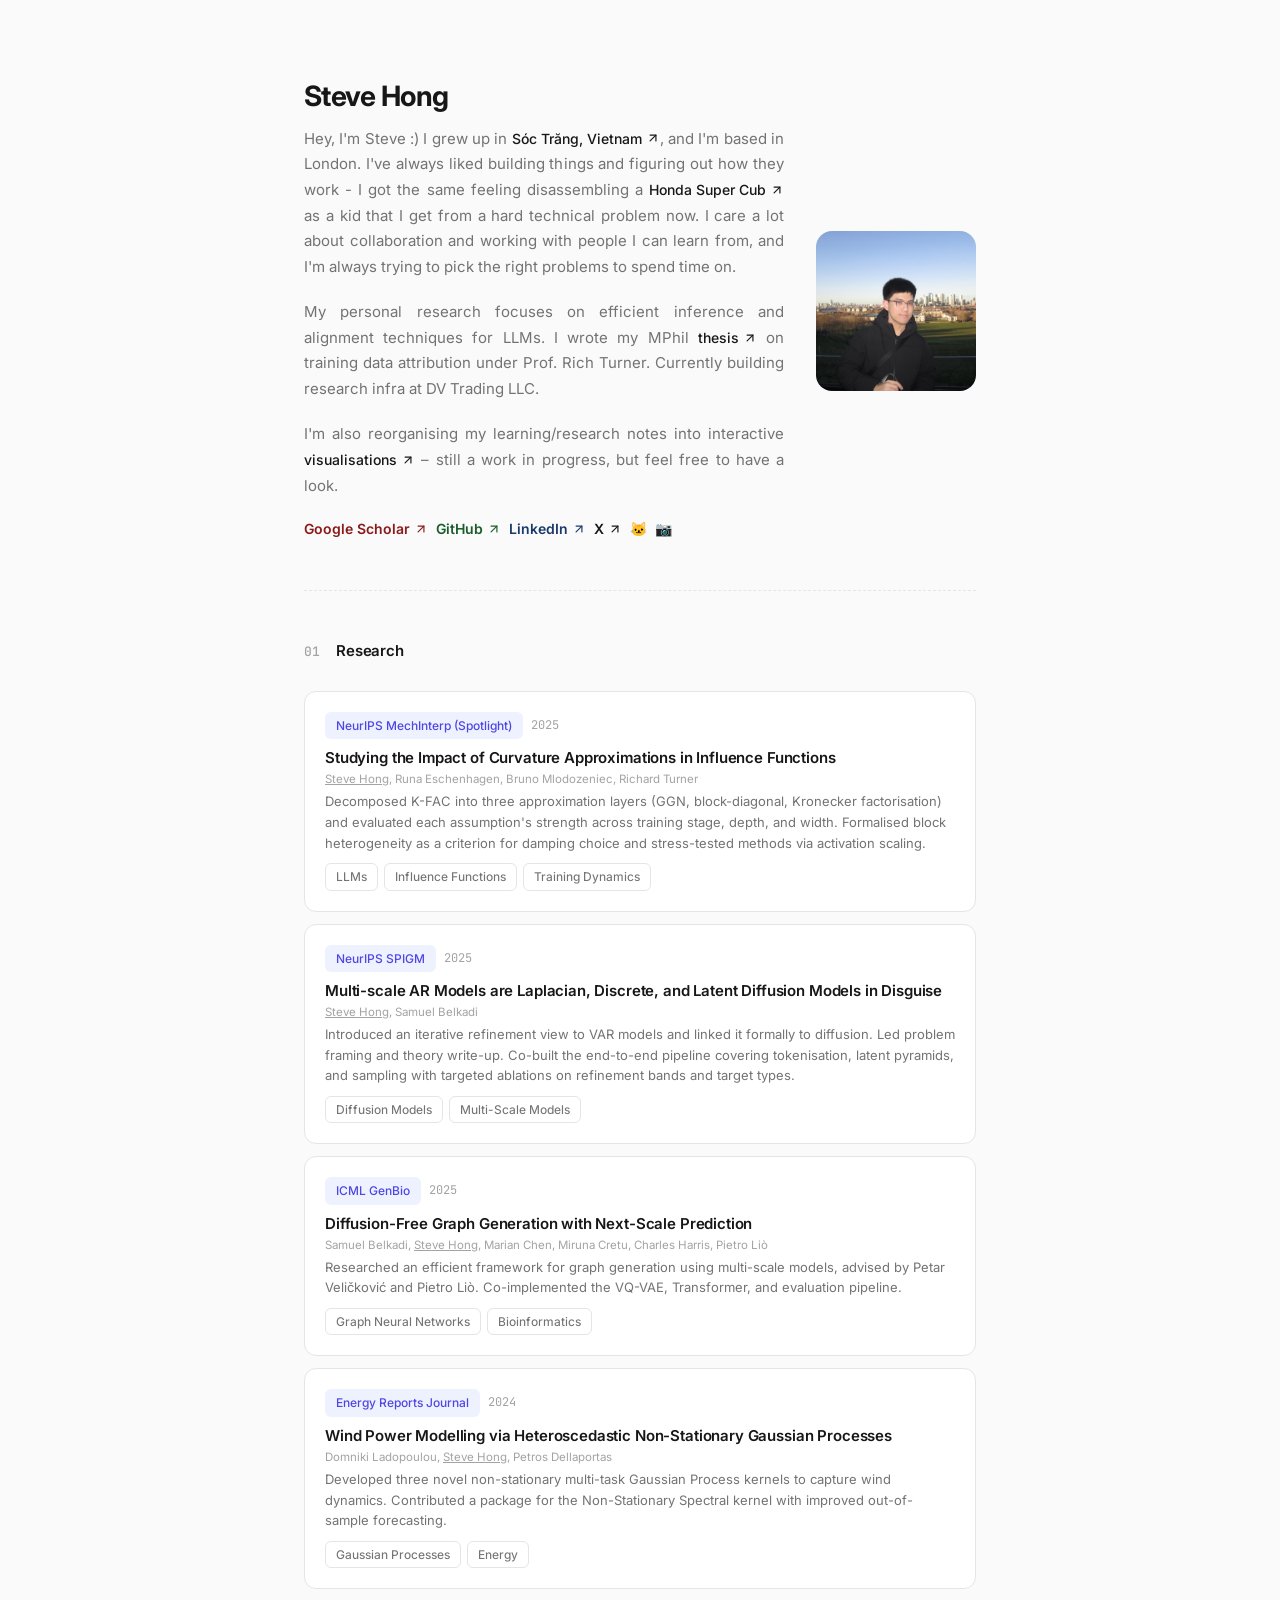
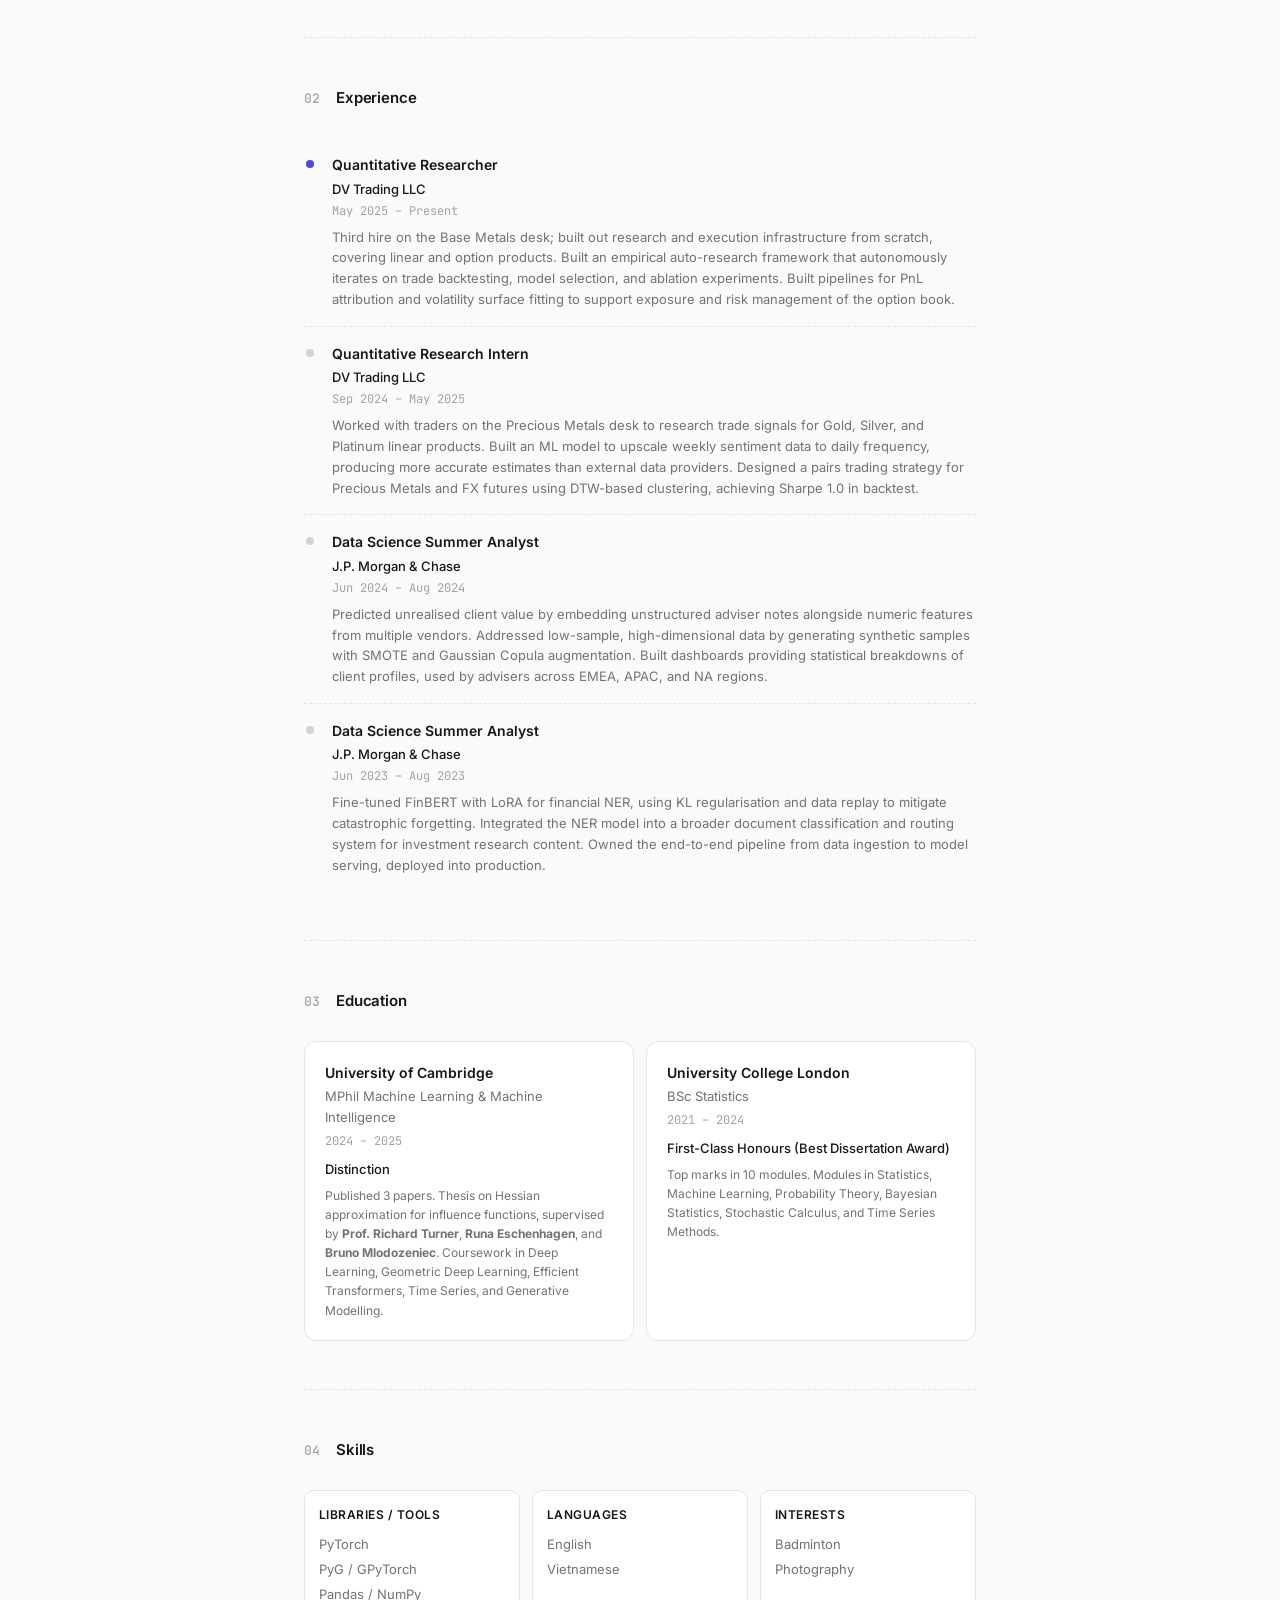
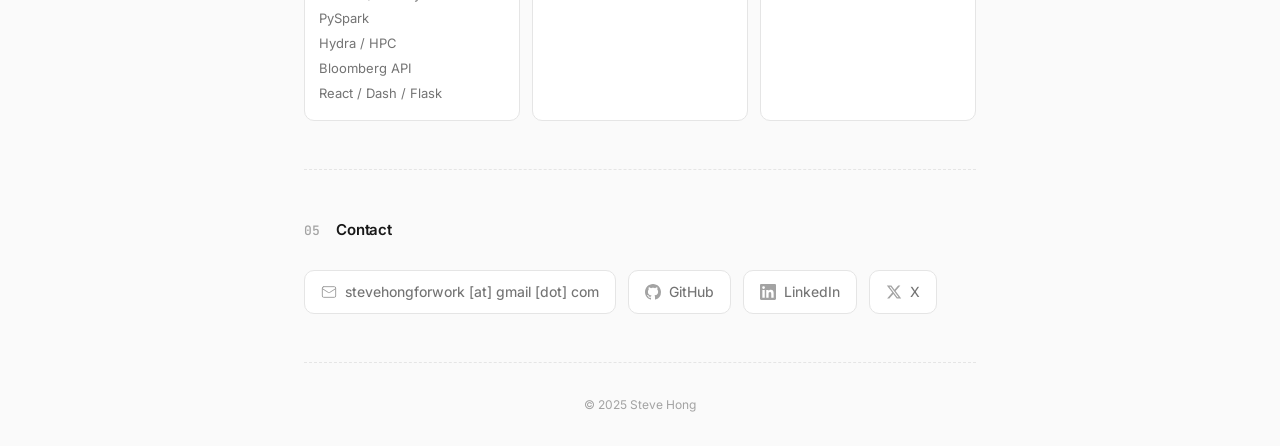
==== index.html @ 7cf2a4d8 "Fix American spellings to British throughout Co-Authored-By: Claude Opus 4.6 (1M context) <noreply@a" ====
<!DOCTYPE html>
<html lang="en">
<head>
  <meta charset="UTF-8">
  <meta name="viewport" content="width=device-width, initial-scale=1.0">
  <title>Steve Hong</title>
  <meta name="description" content="Steve is Steve.">
  <meta property="og:title" content="Steve Hong">
  <meta property="og:description" content="Steve is Steve.">
  <meta property="og:type" content="website">
  <meta property="og:url" content="https://stevehong1901.github.io/steve/">
  <meta name="twitter:card" content="summary">
  <meta name="twitter:title" content="Steve Hong">
  <meta name="twitter:description" content="Steve is Steve.">

  <!-- Fonts -->
  <link rel="preconnect" href="https://fonts.googleapis.com">
  <link rel="preconnect" href="https://fonts.gstatic.com" crossorigin>
  <link href="https://fonts.googleapis.com/css2?family=Inter:wght@300;400;450;500;600;700&family=JetBrains+Mono:wght@400;500&display=swap" rel="stylesheet">

  <link rel="stylesheet" href="css/styles.css">
</head>
<body>

<main class="page">

  <!-- ── Hero ─────────────────────────────────────────── -->
  <section class="hero">
    <div class="hero-content">
      <div class="hero-text">
        <h1>Steve Hong</h1>
        <p class="hero-bio">
          Hey, I'm Steve :) I grew up in <a class="link link-subtle" href="https://www.nomadicnotes.com/notes-on-soc-trang/" target="_blank" rel="noopener noreferrer">S&#243;c Tr&#259;ng, Vietnam<svg viewBox="0 0 24 24" fill="none" stroke="currentColor" stroke-width="2" stroke-linecap="round" stroke-linejoin="round"><line x1="7" y1="17" x2="17" y2="7"/><polyline points="7 7 17 7 17 17"/></svg></a>, and I'm based in London. I've always liked building things and figuring out how they work - I got the same feeling disassembling a <a class="link link-subtle" href="https://saigoneer.com/saigon-technology/27144-honda-to-cease-production-of-super-cub-50cc,-vietnam-s-beloved-bike,-in-november" target="_blank" rel="noopener noreferrer">Honda Super Cub<svg viewBox="0 0 24 24" fill="none" stroke="currentColor" stroke-width="2" stroke-linecap="round" stroke-linejoin="round"><line x1="7" y1="17" x2="17" y2="7"/><polyline points="7 7 17 7 17 17"/></svg></a> as a kid that I get from a hard technical problem now. I care a lot about collaboration and working with people I can learn from, and I'm always trying to pick the right problems to spend time on.
        </p>
        <p class="hero-bio">
          My personal research focuses on efficient inference and alignment techniques for LLMs. I wrote my MPhil <a class="link link-subtle" href="assets/Hong_When_2025.pdf" target="_blank" rel="noopener noreferrer">thesis<svg viewBox="0 0 24 24" fill="none" stroke="currentColor" stroke-width="2" stroke-linecap="round" stroke-linejoin="round"><line x1="7" y1="17" x2="17" y2="7"/><polyline points="7 7 17 7 17 17"/></svg></a> on training data attribution under Prof. Rich Turner. Currently building research infra at DV Trading LLC.
        </p>
        <p class="hero-bio">
          I'm also reorganising my learning/research notes into interactive <a class="link link-subtle" href="viz/" target="_blank" rel="noopener noreferrer">visualisations<svg viewBox="0 0 24 24" fill="none" stroke="currentColor" stroke-width="2" stroke-linecap="round" stroke-linejoin="round"><line x1="7" y1="17" x2="17" y2="7"/><polyline points="7 7 17 7 17 17"/></svg></a> &ndash; still a work in progress, but feel free to have a look.
        </p>
        <div class="hero-links">
          <a class="link" style="color: #8B1A1A;" href="https://scholar.google.com/citations?user=5eHjRVUAAAAJ&hl=en" target="_blank" rel="noopener noreferrer">
            Google Scholar
            <svg viewBox="0 0 24 24" fill="none" stroke="currentColor" stroke-width="2" stroke-linecap="round" stroke-linejoin="round"><line x1="7" y1="17" x2="17" y2="7"/><polyline points="7 7 17 7 17 17"/></svg>
          </a>
          <a class="link" style="color: #1A5C2A;" href="https://github.com/SteveHong1901" target="_blank" rel="noopener noreferrer">
            GitHub
            <svg viewBox="0 0 24 24" fill="none" stroke="currentColor" stroke-width="2" stroke-linecap="round" stroke-linejoin="round"><line x1="7" y1="17" x2="17" y2="7"/><polyline points="7 7 17 7 17 17"/></svg>
          </a>
          <a class="link" style="color: #1A3A6B;" href="https://linkedin.com/in/steve-hong-1901" target="_blank" rel="noopener noreferrer">
            LinkedIn
            <svg viewBox="0 0 24 24" fill="none" stroke="currentColor" stroke-width="2" stroke-linecap="round" stroke-linejoin="round"><line x1="7" y1="17" x2="17" y2="7"/><polyline points="7 7 17 7 17 17"/></svg>
          </a>
          <a class="link" style="color: #171717;" href="https://x.com/steve_steve_hg" target="_blank" rel="noopener noreferrer">
            X
            <svg viewBox="0 0 24 24" fill="none" stroke="currentColor" stroke-width="2" stroke-linecap="round" stroke-linejoin="round"><line x1="7" y1="17" x2="17" y2="7"/><polyline points="7 7 17 7 17 17"/></svg>
          </a>
          <a class="link" style="color: #E08A2C;" href="catto/" target="_blank" rel="noopener noreferrer">
            🐱
          </a>
          <a class="link" style="color: #555;" href="fotos/" target="_blank" rel="noopener noreferrer">
            📷
          </a>
        </div>
      </div>
      <img class="hero-photo" src="imgs/7BD5A4B3-FF48-4BE7-8097-AE6953C1ED6E.jpeg" alt="Steve Hong">
    </div>
  </section>

  <!-- ── 01 Research ──────────────────────────────────── -->
  <section class="section">
    <div class="section-header">
      <span class="section-number">01</span>
      <h2 class="section-title">Research</h2>
    </div>

    <div class="research-list">

      <!-- Paper 1 -->
      <a class="research-card" href="https://arxiv.org/pdf/2509.23437" target="_blank" rel="noopener noreferrer">
        <div class="research-venue">
          <span class="tag tag-accent">NeurIPS MechInterp (Spotlight)</span>
          <span class="research-year">2025</span>
        </div>
        <h3 class="research-title">Studying the Impact of Curvature Approximations in Influence Functions</h3>
        <p class="research-authors"><u>Steve Hong</u>, Runa Eschenhagen, Bruno Mlodozeniec, Richard Turner</p>
        <p class="research-desc">
          Decomposed K-FAC into three approximation layers (GGN, block-diagonal, Kronecker factorisation) and evaluated each assumption's strength across training stage, depth, and width. Formalised block heterogeneity as a criterion for damping choice and stress-tested methods via activation scaling.
        </p>
        <div class="research-tags">
          <span class="tag">LLMs</span>
          <span class="tag">Influence Functions</span>
          <span class="tag">Training Dynamics</span>
        </div>
      </a>

      <!-- Paper 2 -->
      <a class="research-card" href="https://arxiv.org/pdf/2510.02826" target="_blank" rel="noopener noreferrer">
        <div class="research-venue">
          <span class="tag tag-accent">NeurIPS SPIGM</span>
          <span class="research-year">2025</span>
        </div>
        <h3 class="research-title">Multi-scale AR Models are Laplacian, Discrete, and Latent Diffusion Models in Disguise</h3>
        <p class="research-authors"><u>Steve Hong</u>, Samuel Belkadi</p>
        <p class="research-desc">
          Introduced an iterative refinement view to VAR models and linked it formally to diffusion. Led problem framing and theory write-up. Co-built the end-to-end pipeline covering tokenisation, latent pyramids, and sampling with targeted ablations on refinement bands and target types.
        </p>
        <div class="research-tags">
          <span class="tag">Diffusion Models</span>
          <span class="tag">Multi-Scale Models</span>
        </div>
      </a>

      <!-- Paper 3 -->
      <a class="research-card" href="https://arxiv.org/pdf/2503.23612" target="_blank" rel="noopener noreferrer">
        <div class="research-venue">
          <span class="tag tag-accent">ICML GenBio</span>
          <span class="research-year">2025</span>
        </div>
        <h3 class="research-title">Diffusion-Free Graph Generation with Next-Scale Prediction</h3>
        <p class="research-authors">Samuel Belkadi, <u>Steve Hong</u>, Marian Chen, Miruna Cretu, Charles Harris, Pietro Li&#242;</p>
        <p class="research-desc">
          Researched an efficient framework for graph generation using multi-scale models, advised by Petar Veli&#269;kovi&#263; and Pietro Li&#242;. Co-implemented the VQ-VAE, Transformer, and evaluation pipeline.
        </p>
        <div class="research-tags">
          <span class="tag">Graph Neural Networks</span>
          <span class="tag">Bioinformatics</span>
        </div>
      </a>

      <!-- Paper 4 -->
      <a class="research-card" href="https://arxiv.org/pdf/2505.09026" target="_blank" rel="noopener noreferrer">
        <div class="research-venue">
          <span class="tag tag-accent">Energy Reports Journal</span>
          <span class="research-year">2024</span>
        </div>
        <h3 class="research-title">Wind Power Modelling via Heteroscedastic Non-Stationary Gaussian Processes</h3>
        <p class="research-authors">Domniki Ladopoulou, <u>Steve Hong</u>, Petros Dellaportas</p>
        <p class="research-desc">
          Developed three novel non-stationary multi-task Gaussian Process kernels to capture wind dynamics. Contributed a package for the Non-Stationary Spectral kernel with improved out-of-sample forecasting.
        </p>
        <div class="research-tags">
          <span class="tag">Gaussian Processes</span>
          <span class="tag">Energy</span>
        </div>
      </a>

    </div>
  </section>

  <!-- ── 02 Experience ────────────────────────────────── -->
  <section class="section">
    <div class="section-header">
      <span class="section-number">02</span>
      <h2 class="section-title">Experience</h2>
    </div>

    <div class="timeline">

      <div class="timeline-item">
        <div class="timeline-dot-col">
          <div class="timeline-dot active"></div>
        </div>
        <div class="timeline-content">
          <div class="timeline-role">Quantitative Researcher</div>
          <div class="timeline-meta"><strong>DV Trading LLC</strong></div>
          <div class="timeline-date">May 2025 &ndash; Present</div>
          <div class="timeline-desc">
            Third hire on the Base Metals desk; built out research and execution infrastructure from scratch, covering linear and option products. Built an empirical auto-research framework that autonomously iterates on trade backtesting, model selection, and ablation experiments. Built pipelines for PnL attribution and volatility surface fitting to support exposure and risk management of the option book.
          </div>
        </div>
      </div>

      <div class="timeline-item">
        <div class="timeline-dot-col">
          <div class="timeline-dot"></div>
        </div>
        <div class="timeline-content">
          <div class="timeline-role">Quantitative Research Intern</div>
          <div class="timeline-meta"><strong>DV Trading LLC</strong></div>
          <div class="timeline-date">Sep 2024 &ndash; May 2025</div>
          <div class="timeline-desc">
            Worked with traders on the Precious Metals desk to research trade signals for Gold, Silver, and Platinum linear products. Built an ML model to upscale weekly sentiment data to daily frequency, producing more accurate estimates than external data providers. Designed a pairs trading strategy for Precious Metals and FX futures using DTW-based clustering, achieving Sharpe 1.0 in backtest.
          </div>
        </div>
      </div>

      <div class="timeline-item">
        <div class="timeline-dot-col">
          <div class="timeline-dot"></div>
        </div>
        <div class="timeline-content">
          <div class="timeline-role">Data Science Summer Analyst</div>
          <div class="timeline-meta"><strong>J.P. Morgan &amp; Chase</strong></div>
          <div class="timeline-date">Jun 2024 &ndash; Aug 2024</div>
          <div class="timeline-desc">
            Predicted unrealised client value by embedding unstructured adviser notes alongside numeric features from multiple vendors. Addressed low-sample, high-dimensional data by generating synthetic samples with SMOTE and Gaussian Copula augmentation. Built dashboards providing statistical breakdowns of client profiles, used by advisers across EMEA, APAC, and NA regions.
          </div>
        </div>
      </div>

      <div class="timeline-item">
        <div class="timeline-dot-col">
          <div class="timeline-dot"></div>
        </div>
        <div class="timeline-content">
          <div class="timeline-role">Data Science Summer Analyst</div>
          <div class="timeline-meta"><strong>J.P. Morgan &amp; Chase</strong></div>
          <div class="timeline-date">Jun 2023 &ndash; Aug 2023</div>
          <div class="timeline-desc">
            Fine-tuned FinBERT with LoRA for financial NER, using KL regularisation and data replay to mitigate catastrophic forgetting. Integrated the NER model into a broader document classification and routing system for investment research content. Owned the end-to-end pipeline from data ingestion to model serving, deployed into production.
          </div>
        </div>
      </div>

    </div>
  </section>

  <!-- ── 03 Education ─────────────────────────────────── -->
  <section class="section">
    <div class="section-header">
      <span class="section-number">03</span>
      <h2 class="section-title">Education</h2>
    </div>

    <div class="edu-grid">

      <div class="edu-card">
        <div class="edu-school">University of Cambridge</div>
        <div class="edu-degree">MPhil Machine Learning &amp; Machine Intelligence</div>
        <div class="edu-date">2024 &ndash; 2025</div>
        <div class="edu-grade">Distinction</div>
        <div class="edu-details">
          Published 3 papers. Thesis on Hessian approximation for influence functions, supervised by <strong>Prof. Richard Turner</strong>, <strong>Runa Eschenhagen</strong>, and <strong>Bruno Mlodozeniec</strong>. Coursework in Deep Learning, Geometric Deep Learning, Efficient Transformers, Time Series, and Generative Modelling.
        </div>
      </div>

      <div class="edu-card">
        <div class="edu-school">University College London</div>
        <div class="edu-degree">BSc Statistics</div>
        <div class="edu-date">2021 &ndash; 2024</div>
        <div class="edu-grade">First-Class Honours (Best Dissertation Award)</div>
        <div class="edu-details">
          Top marks in 10 modules. Modules in Statistics, Machine Learning, Probability Theory, Bayesian Statistics, Stochastic Calculus, and Time Series Methods.
        </div>
      </div>

    </div>
  </section>

  <!-- ── 04 Skills ────────────────────────────────────── -->
  <section class="section">
    <div class="section-header">
      <span class="section-number">04</span>
      <h2 class="section-title">Skills</h2>
    </div>

    <div class="skills-grid">
      <div class="skill-box">
        <div class="skill-box-title">Libraries / Tools</div>
        <ul>
          <li>PyTorch</li>
          <li>PyG / GPyTorch</li>
          <li>Pandas / NumPy</li>
          <li>PySpark</li>
          <li>Hydra / HPC</li>
          <li>Bloomberg API</li>
          <li>React / Dash / Flask</li>
        </ul>
      </div>
      <div class="skill-box">
        <div class="skill-box-title">Languages</div>
        <ul>
          <li>English</li>
          <li>Vietnamese</li>
        </ul>
      </div>
      <div class="skill-box">
        <div class="skill-box-title">Interests</div>
        <ul>
          <li>Badminton</li>
          <li>Photography</li>
        </ul>
      </div>
    </div>
  </section>

  <!-- ── 05 Contact ───────────────────────────────────── -->
  <section class="section">
    <div class="section-header">
      <span class="section-number">05</span>
      <h2 class="section-title">Contact</h2>
    </div>

    <div class="contact-row">
      <span class="contact-item" style="cursor: default;">
        <svg viewBox="0 0 24 24" fill="none" stroke="currentColor" stroke-width="1.5" stroke-linecap="round" stroke-linejoin="round"><rect x="2" y="4" width="20" height="16" rx="2"/><path d="m22 7-8.97 5.7a1.94 1.94 0 0 1-2.06 0L2 7"/></svg>
        stevehongforwork [at] gmail [dot] com
      </span>
      <a class="contact-item" href="https://github.com/SteveHong1901" target="_blank" rel="noopener noreferrer">
        <svg viewBox="0 0 24 24" fill="currentColor"><path d="M12 0C5.37 0 0 5.37 0 12c0 5.31 3.435 9.795 8.205 11.385.6.105.825-.255.825-.57 0-.285-.015-1.23-.015-2.235-3.015.555-3.795-.735-4.035-1.41-.135-.345-.72-1.41-1.23-1.695-.42-.225-1.02-.78-.015-.795.945-.015 1.62.87 1.845 1.23 1.08 1.815 2.805 1.305 3.495.99.105-.78.42-1.305.765-1.605-2.67-.3-5.46-1.335-5.46-5.925 0-1.305.465-2.385 1.23-3.225-.12-.3-.54-1.53.12-3.18 0 0 1.005-.315 3.3 1.23.96-.27 1.98-.405 3-.405s2.04.135 3 .405c2.295-1.56 3.3-1.23 3.3-1.23.66 1.65.24 2.88.12 3.18.765.84 1.23 1.905 1.23 3.225 0 4.605-2.805 5.625-5.475 5.925.435.375.81 1.095.81 2.22 0 1.605-.015 2.895-.015 3.3 0 .315.225.69.825.57A12.02 12.02 0 0 0 24 12c0-6.63-5.37-12-12-12z"/></svg>
        GitHub
      </a>
      <a class="contact-item" href="https://linkedin.com/in/steve-hong-1901" target="_blank" rel="noopener noreferrer">
        <svg viewBox="0 0 24 24" fill="currentColor"><path d="M20.447 20.452h-3.554v-5.569c0-1.328-.027-3.037-1.852-3.037-1.853 0-2.136 1.445-2.136 2.939v5.667H9.351V9h3.414v1.561h.046c.477-.9 1.637-1.85 3.37-1.85 3.601 0 4.267 2.37 4.267 5.455v6.286zM5.337 7.433a2.062 2.062 0 0 1-2.063-2.065 2.064 2.064 0 1 1 2.063 2.065zm1.782 13.019H3.555V9h3.564v11.452zM22.225 0H1.771C.792 0 0 .774 0 1.729v20.542C0 23.227.792 24 1.771 24h20.451C23.2 24 24 23.227 24 22.271V1.729C24 .774 23.2 0 22.222 0h.003z"/></svg>
        LinkedIn
      </a>
      <a class="contact-item" href="https://x.com/steve_steve_hg" target="_blank" rel="noopener noreferrer">
        <svg viewBox="0 0 24 24" fill="currentColor"><path d="M18.244 2.25h3.308l-7.227 8.26 8.502 11.24H16.17l-5.214-6.817L4.99 21.75H1.68l7.73-8.835L1.254 2.25H8.08l4.713 6.231zm-1.161 17.52h1.833L7.084 4.126H5.117z"/></svg>
        X
      </a>
    </div>
  </section>

  <!-- ── Footer ───────────────────────────────────────── -->
  <footer class="footer">
    &copy; 2025 Steve Hong
  </footer>

</main>

<script src="js/main.js"></script>
</body>
</html>
---- css/styles.css ----
/* ── Reset & Base ─────────────────────────────────────── */
*, *::before, *::after {
  margin: 0;
  padding: 0;
  box-sizing: border-box;
}

:root {
  --font-sans: 'Inter', -apple-system, BlinkMacSystemFont, 'Segoe UI', sans-serif;
  --font-mono: 'JetBrains Mono', 'SF Mono', 'Fira Code', monospace;

  --foreground: #171717;
  --secondary: #737373;
  --tertiary: #a3a3a3;
  --border: #e5e5e5;
  --border-secondary: #d4d4d4;
  --bg: #fafafa;
  --bg-card: #ffffff;
  --bg-card-hover: #f5f5f5;
  --bg-tag: #ffffff;
  --bg-tag-hover: #fafafa;
  --accent: #4f46e5;
  --accent-light: #eef2ff;
}

html {
  font-family: var(--font-sans);
  color: var(--foreground);
  background: var(--bg);
  -webkit-font-smoothing: antialiased;
  -moz-osx-font-smoothing: grayscale;
  scroll-behavior: smooth;
}

body {
  min-height: 100vh;
  line-height: 1.6;
}

a {
  color: inherit;
  text-decoration: none;
}

img {
  display: block;
  max-width: 100%;
}

/* ── Layout ──────────────────────────────────────────── */
.page {
  max-width: 720px;
  margin: 0 auto;
  padding: 0 24px;
}

/* ── Section ─────────────────────────────────────────── */
.section {
  padding: 48px 0;
  border-bottom: 1px dashed var(--border);
}

.section:last-child {
  border-bottom: none;
}

.section-header {
  display: flex;
  align-items: baseline;
  gap: 16px;
  margin-bottom: 28px;
}

.section-number {
  font-family: var(--font-mono);
  font-size: 13px;
  font-weight: 500;
  color: var(--tertiary);
  flex-shrink: 0;
}

.section-title {
  font-size: 15px;
  font-weight: 600;
  color: var(--foreground);
  letter-spacing: -0.01em;
}

/* ── Hero ────────────────────────────────────────────── */
.hero {
  padding: 80px 0 48px;
  border-bottom: 1px dashed var(--border);
}

.hero-content {
  display: flex;
  align-items: center;
  gap: 32px;
}

.hero-text {
  flex: 1;
}

.hero-photo {
  width: 160px;
  height: 160px;
  border-radius: 16px;
  object-fit: cover;
  flex-shrink: 0;
}

.hero h1 {
  font-size: 28px;
  font-weight: 700;
  letter-spacing: -0.02em;
  margin-bottom: 12px;
  line-height: 1.2;
}

.hero-bio {
  font-size: 15px;
  color: var(--secondary);
  line-height: 1.7;
  margin-bottom: 20px;
  text-align: justify;
}

.hero-bio strong {
  color: var(--foreground);
  font-weight: 500;
}

.hero-links {
  display: flex;
  flex-wrap: wrap;
  gap: 8px;
}

/* ── Animated link ───────────────────────────────────── */
.link {
  position: relative;
  display: inline-flex;
  align-items: center;
  gap: 4px;
  color: var(--secondary);
  font-size: 14px;
  font-weight: 600;
  padding-bottom: 1px;
  background-image: linear-gradient(var(--foreground), var(--foreground));
  background-repeat: no-repeat;
  background-size: 0% 1px;
  background-position: left bottom;
  transition: background-size 0.3s ease-out, color 0.2s ease;
}

.link:hover {
  color: var(--foreground);
  background-size: 100% 1px;
}

.link svg {
  width: 14px;
  height: 14px;
  transition: transform 0.2s ease;
}

.link:hover svg {
  transform: rotate(45deg);
}

/* link variant: inside cards */
.link-subtle {
  color: var(--foreground);
  font-weight: 500;
}

/* ── Tag / pill ──────────────────────────────────────── */
.tag {
  display: inline-block;
  font-size: 12px;
  font-weight: 450;
  padding: 3px 10px;
  border-radius: 6px;
  border: 1px solid var(--border);
  background: var(--bg-tag);
  color: var(--secondary);
  transition: all 0.15s ease;
}

.tag:hover {
  color: var(--foreground);
  background: var(--bg-tag-hover);
  border-color: var(--border-secondary);
}

.tag-accent {
  background: var(--accent-light);
  border-color: transparent;
  color: var(--accent);
  font-weight: 500;
}

/* ── Card ────────────────────────────────────────────── */
.card {
  display: block;
  padding: 16px;
  border-radius: 12px;
  border: 1px solid var(--border);
  background: var(--bg-card);
  transition: all 0.2s ease;
}

.card:hover {
  background: var(--bg-card-hover);
  border-color: var(--border-secondary);
  transform: translateY(-1px);
}

/* ── Research list ───────────────────────────────────── */
.research-list {
  display: flex;
  flex-direction: column;
  gap: 12px;
}

.research-card {
  display: block;
  padding: 20px;
  border-radius: 12px;
  border: 1px solid var(--border);
  background: var(--bg-card);
  transition: all 0.2s ease;
}

.research-card:hover {
  background: var(--bg-card-hover);
  border-color: var(--border-secondary);
  transform: translateY(-1px);
}

.research-venue {
  display: inline-flex;
  align-items: center;
  gap: 8px;
  margin-bottom: 8px;
}

.research-venue .tag-accent {
  font-size: 12px;
}

.research-year {
  font-family: var(--font-mono);
  font-size: 12px;
  color: var(--tertiary);
}

.research-title {
  font-size: 15px;
  font-weight: 600;
  color: var(--foreground);
  line-height: 1.4;
  margin-bottom: 3px;
  letter-spacing: -0.01em;
}

.research-authors {
  font-size: 11.5px;
  color: var(--tertiary, #999);
  line-height: 1.4;
  margin-bottom: 4px;
}

.research-desc {
  font-size: 13px;
  color: var(--secondary);
  line-height: 1.6;
  margin-bottom: 10px;
}

.research-tags {
  display: flex;
  flex-wrap: wrap;
  gap: 6px;
}

/* ── Experience timeline ─────────────────────────────── */
.timeline {
  display: flex;
  flex-direction: column;
}

.timeline-item {
  display: flex;
  gap: 16px;
  padding: 16px 0;
  border-bottom: 1px dashed var(--border);
}

.timeline-item:last-child {
  border-bottom: none;
}

.timeline-dot-col {
  display: flex;
  flex-direction: column;
  align-items: center;
  padding-top: 6px;
  width: 12px;
  flex-shrink: 0;
}

.timeline-dot {
  width: 8px;
  height: 8px;
  border-radius: 50%;
  background: var(--border-secondary);
  flex-shrink: 0;
}

.timeline-dot.active {
  background: var(--accent);
}

.timeline-content {
  flex: 1;
  min-width: 0;
}

.timeline-role {
  font-size: 14px;
  font-weight: 600;
  color: var(--foreground);
  margin-bottom: 2px;
}

.timeline-meta {
  font-size: 13px;
  color: var(--secondary);
  margin-bottom: 2px;
}

.timeline-meta strong {
  color: var(--foreground);
  font-weight: 500;
}

.timeline-date {
  font-family: var(--font-mono);
  font-size: 12px;
  color: var(--tertiary);
  margin-bottom: 6px;
}

.timeline-desc {
  font-size: 13px;
  color: var(--secondary);
  line-height: 1.6;
}

/* ── Education grid ──────────────────────────────────── */
.edu-grid {
  display: grid;
  grid-template-columns: 1fr 1fr;
  gap: 12px;
}

.edu-card {
  padding: 20px;
  border-radius: 12px;
  border: 1px solid var(--border);
  background: var(--bg-card);
}

.edu-school {
  font-size: 14px;
  font-weight: 600;
  color: var(--foreground);
  margin-bottom: 2px;
}

.edu-degree {
  font-size: 13px;
  color: var(--secondary);
  margin-bottom: 4px;
}

.edu-date {
  font-family: var(--font-mono);
  font-size: 12px;
  color: var(--tertiary);
  margin-bottom: 8px;
}

.edu-grade {
  font-size: 13px;
  font-weight: 500;
  color: var(--foreground);
  margin-bottom: 6px;
}

.edu-details {
  font-size: 12px;
  color: var(--secondary);
  line-height: 1.6;
}

/* ── Contact ─────────────────────────────────────────── */
.contact-row {
  display: flex;
  flex-wrap: wrap;
  gap: 12px;
}

.contact-item {
  display: inline-flex;
  align-items: center;
  gap: 8px;
  padding: 10px 16px;
  border-radius: 10px;
  border: 1px solid var(--border);
  background: var(--bg-card);
  font-size: 14px;
  color: var(--secondary);
  font-weight: 450;
  transition: all 0.2s ease;
}

.contact-item:hover {
  color: var(--foreground);
  border-color: var(--border-secondary);
  background: var(--bg-card-hover);
  transform: translateY(-1px);
}

.contact-item svg {
  width: 16px;
  height: 16px;
  color: var(--tertiary);
  transition: color 0.2s ease;
}

.contact-item:hover svg {
  color: var(--foreground);
}

/* ── Skills row ──────────────────────────────────────── */
.skills-grid {
  display: grid;
  grid-template-columns: repeat(3, 1fr);
  gap: 12px;
  margin-top: 16px;
}

.skill-box {
  padding: 14px;
  border-radius: 10px;
  border: 1px solid var(--border);
  background: var(--bg-card);
}

.skill-box-title {
  font-size: 12px;
  font-weight: 600;
  color: var(--foreground);
  margin-bottom: 8px;
  text-transform: uppercase;
  letter-spacing: 0.04em;
}

.skill-box ul {
  list-style: none;
}

.skill-box li {
  font-size: 13px;
  color: var(--secondary);
  padding: 2px 0;
}

/* ── Footer ──────────────────────────────────────────── */
.footer {
  padding: 32px 0;
  text-align: center;
  font-size: 12px;
  color: var(--tertiary);
}

/* ── Arrow icon for external links ───────────────────── */
.arrow-icon {
  display: inline-block;
  transition: transform 0.2s ease;
}

/* ── Responsive ──────────────────────────────────────── */
@media (max-width: 640px) {
  .hero {
    padding: 48px 0 32px;
  }

  .hero-content {
    flex-direction: column-reverse;
    align-items: center;
    text-align: center;
  }

  .hero-photo {
    width: 120px;
    height: 120px;
  }

  .hero-links {
    justify-content: center;
  }

  .edu-grid {
    grid-template-columns: 1fr;
  }

  .skills-grid {
    grid-template-columns: 1fr 1fr;
  }

  .section {
    padding: 32px 0;
  }

  .timeline-item {
    flex-direction: column;
    gap: 4px;
  }

  .timeline-dot-col {
    display: none;
  }
}
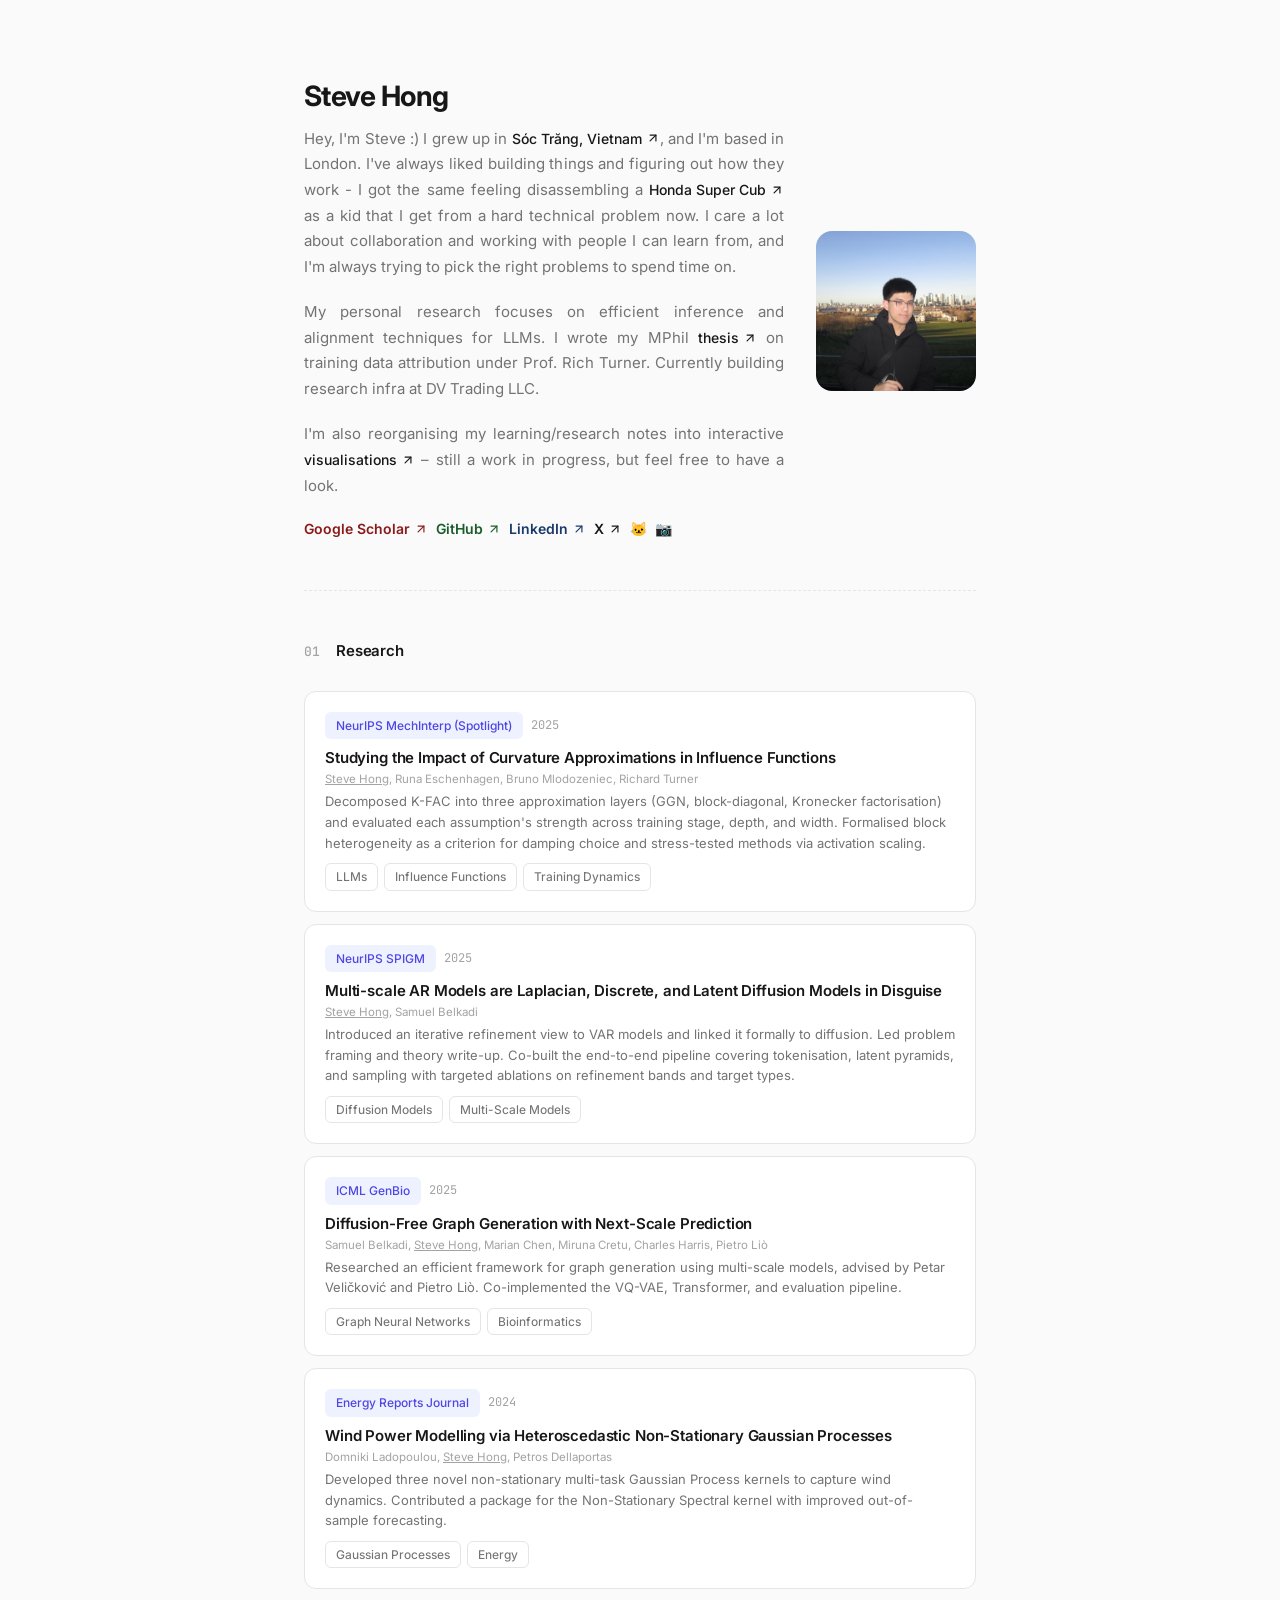
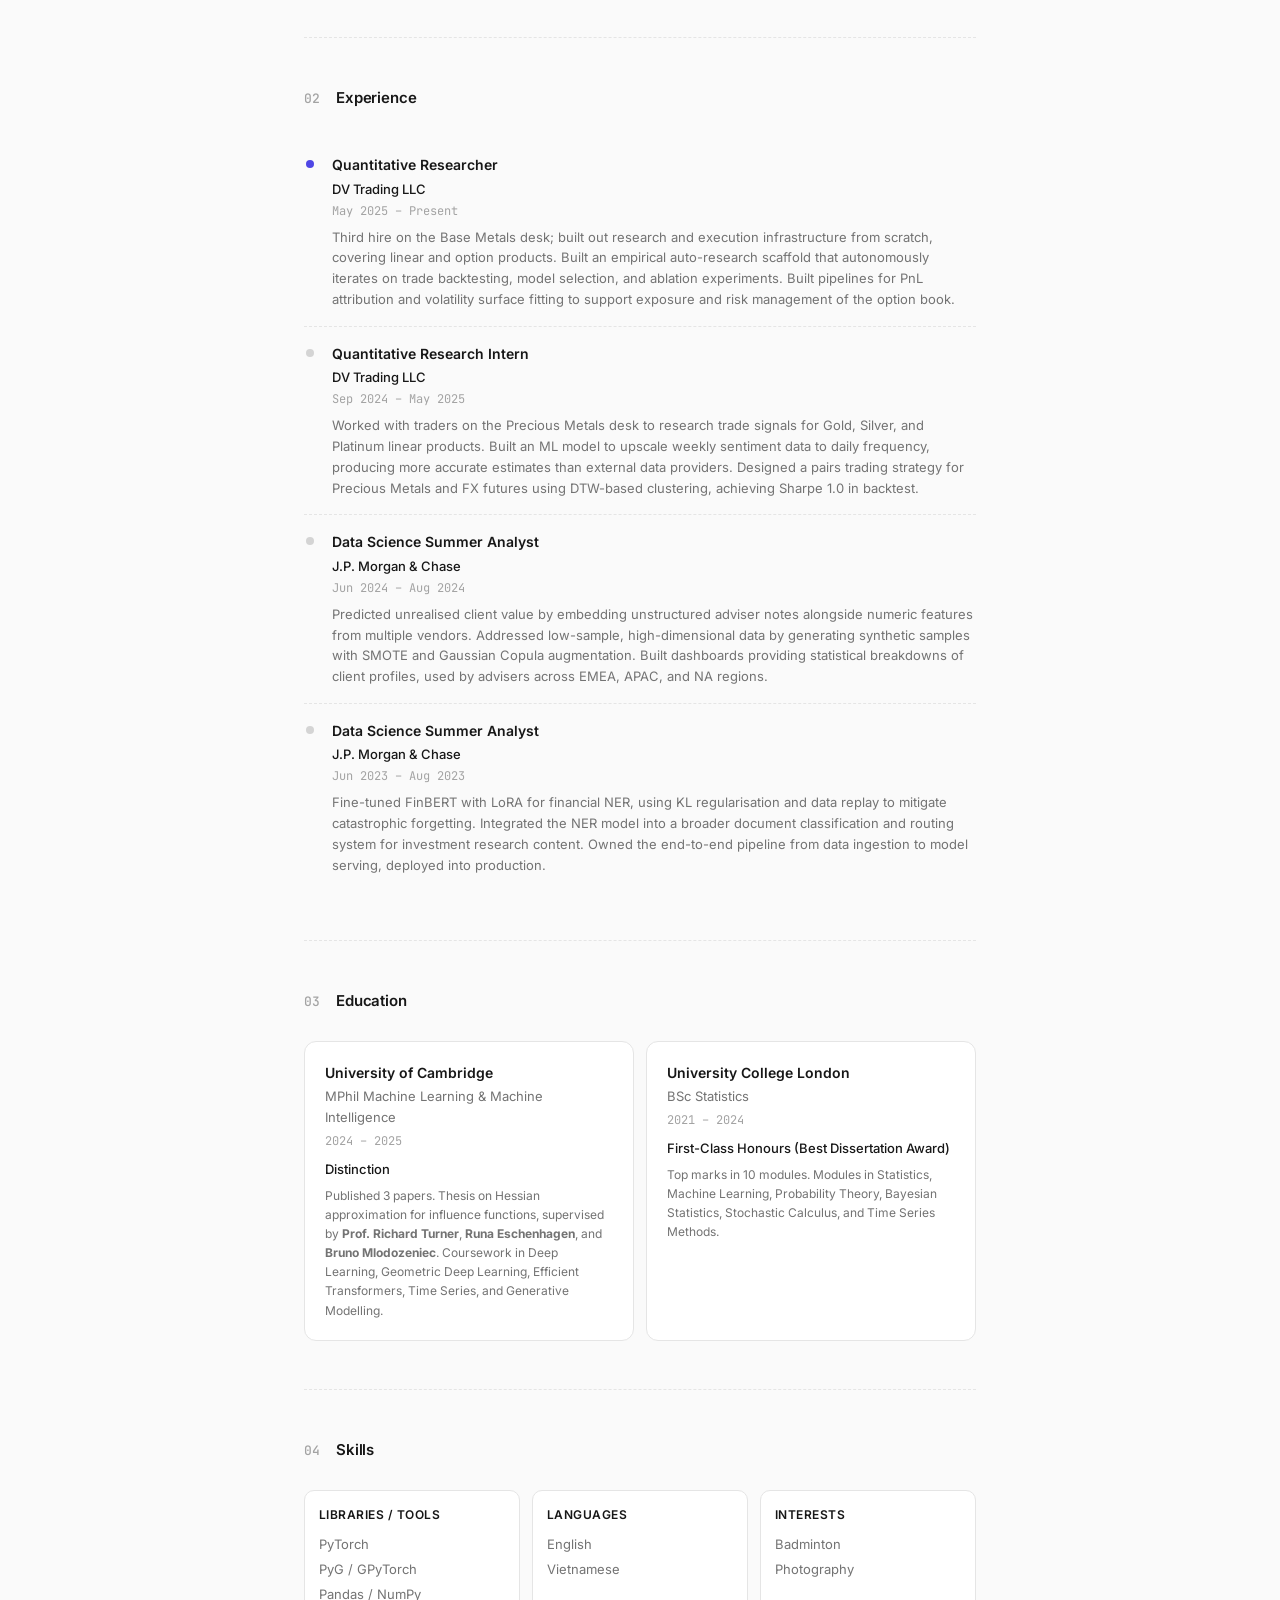
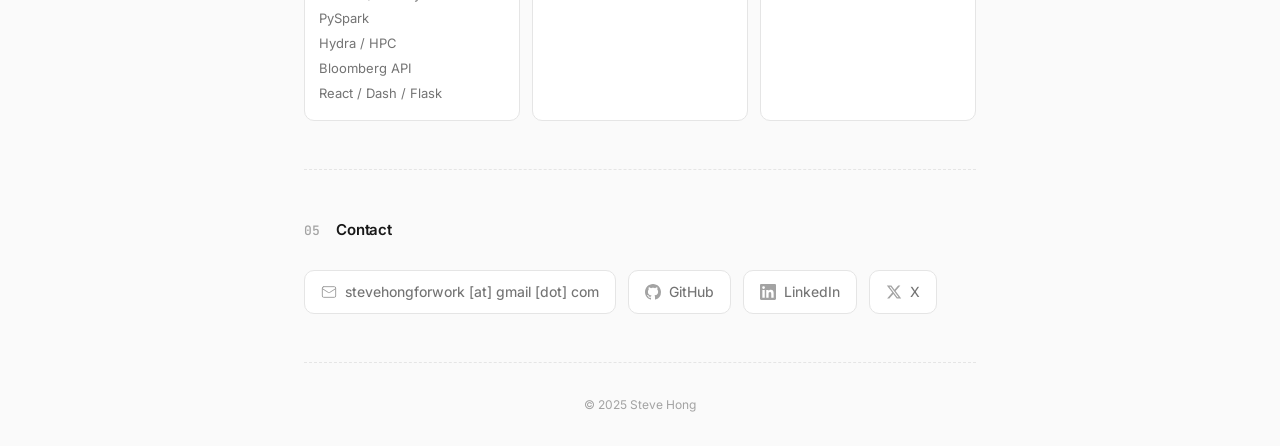
==== commit f433a361: "Replace framework with scaffold in DV Trading description Co-Authored-By: Claude Opus 4.6 (1M contex" ====
--- a/index.html
+++ b/index.html
@@ -166,7 +166,7 @@
           <div class="timeline-meta"><strong>DV Trading LLC</strong></div>
           <div class="timeline-date">May 2025 &ndash; Present</div>
           <div class="timeline-desc">
-            Third hire on the Base Metals desk; built out research and execution infrastructure from scratch, covering linear and option products. Built an empirical auto-research framework that autonomously iterates on trade backtesting, model selection, and ablation experiments. Built pipelines for PnL attribution and volatility surface fitting to support exposure and risk management of the option book.
+            Third hire on the Base Metals desk; built out research and execution infrastructure from scratch, covering linear and option products. Built an empirical auto-research scaffold that autonomously iterates on trade backtesting, model selection, and ablation experiments. Built pipelines for PnL attribution and volatility surface fitting to support exposure and risk management of the option book.
           </div>
         </div>
       </div>
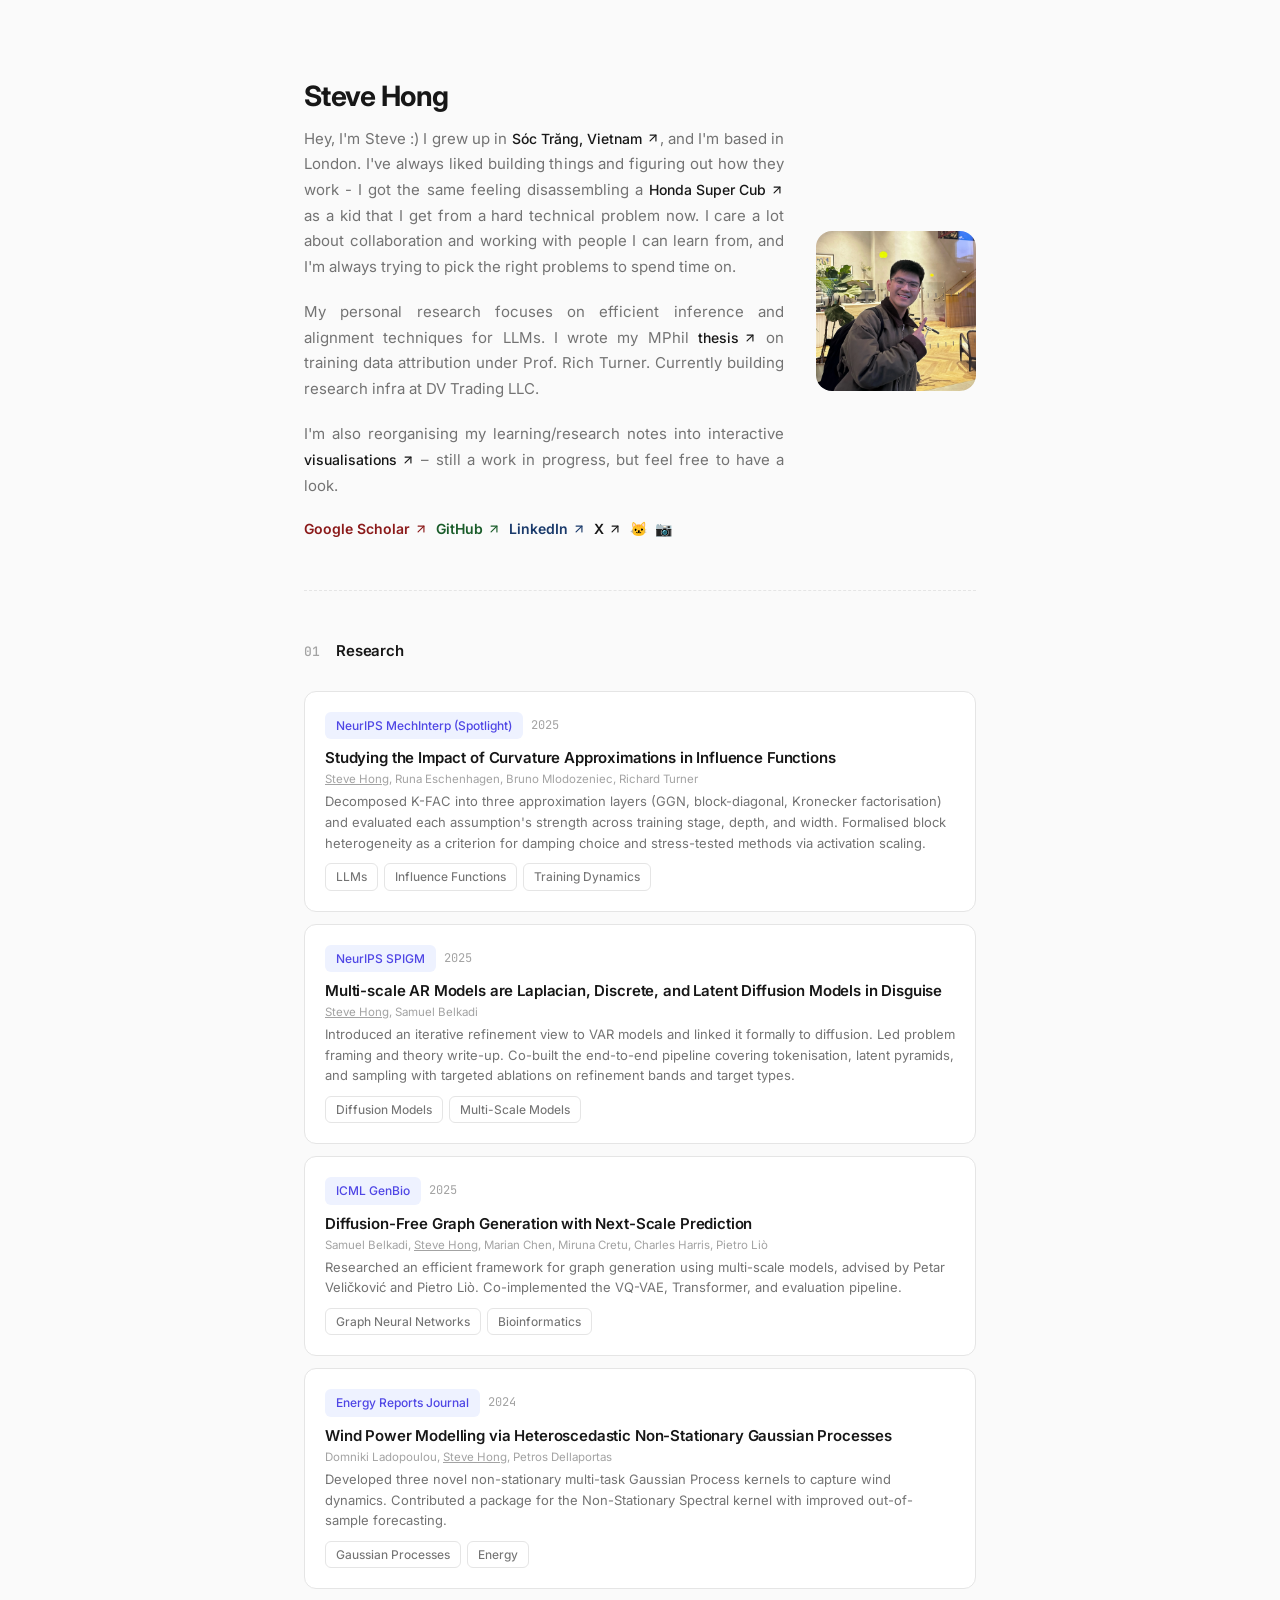
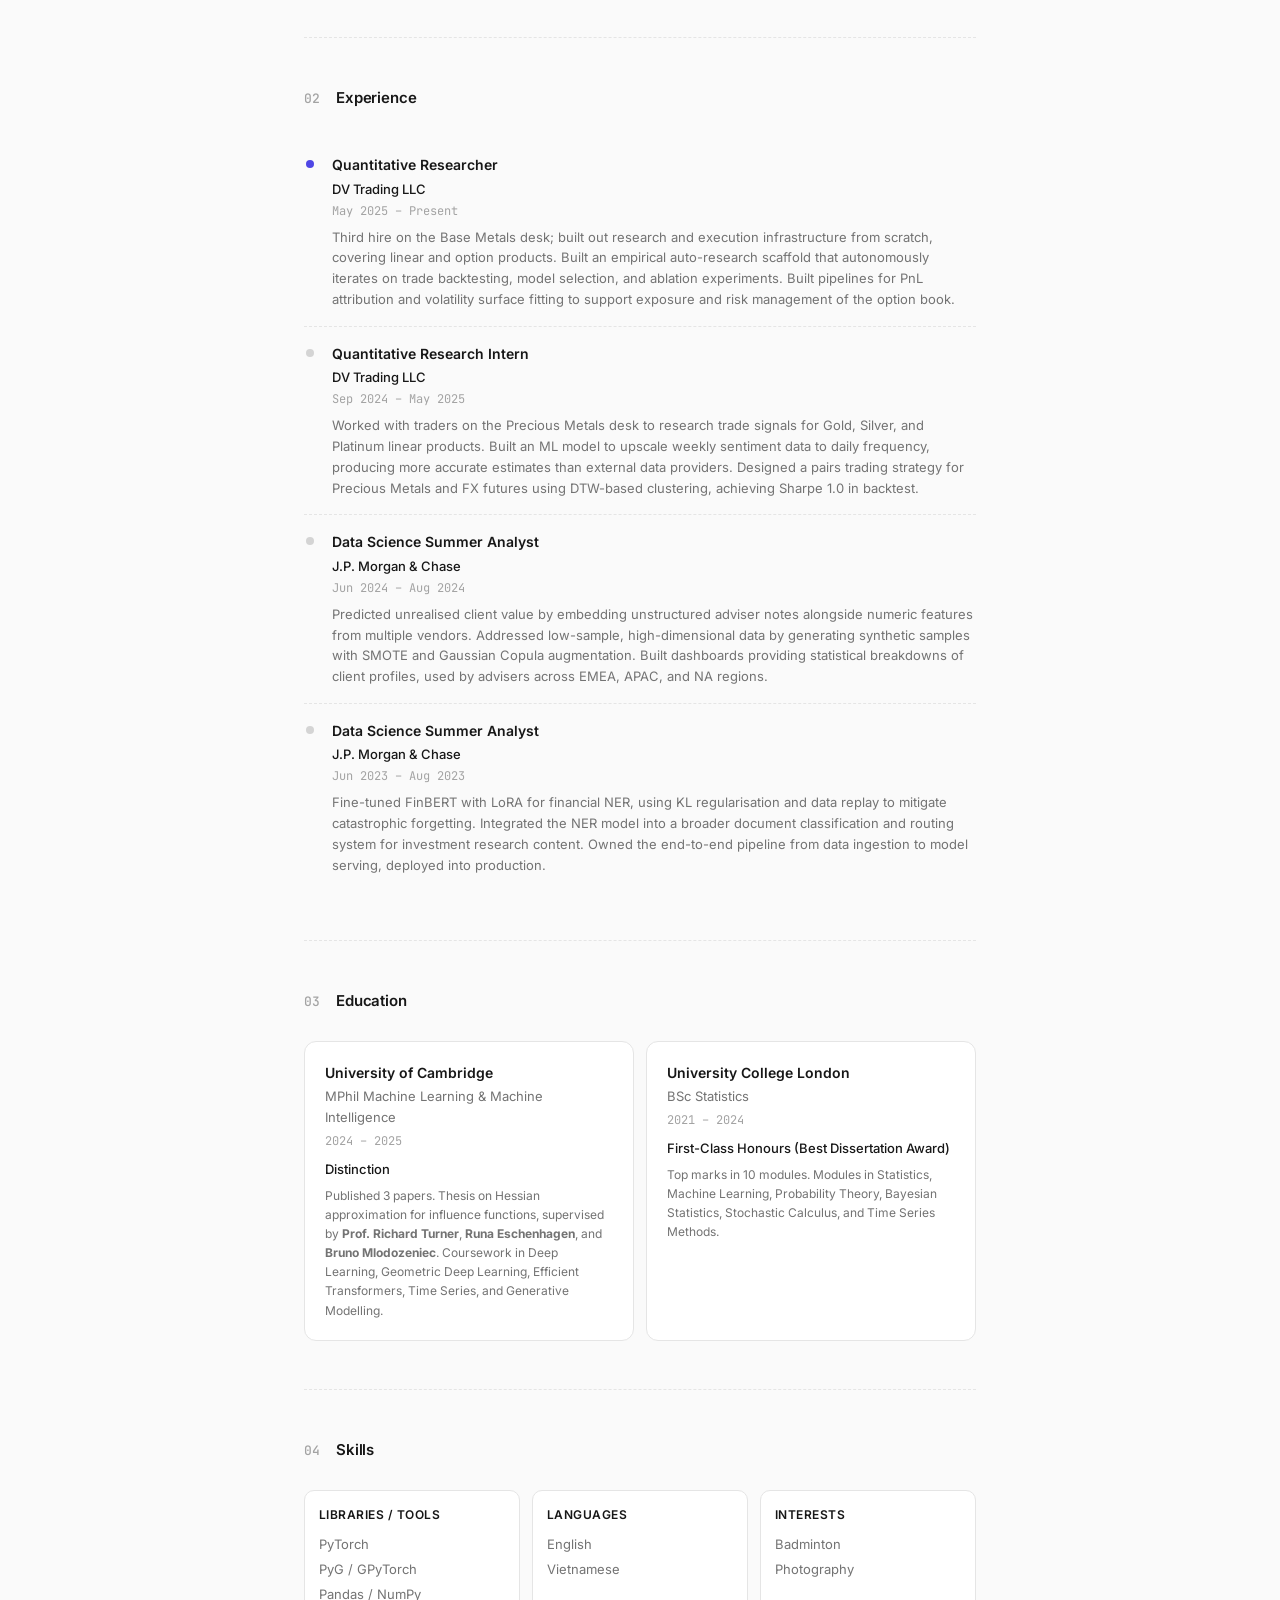
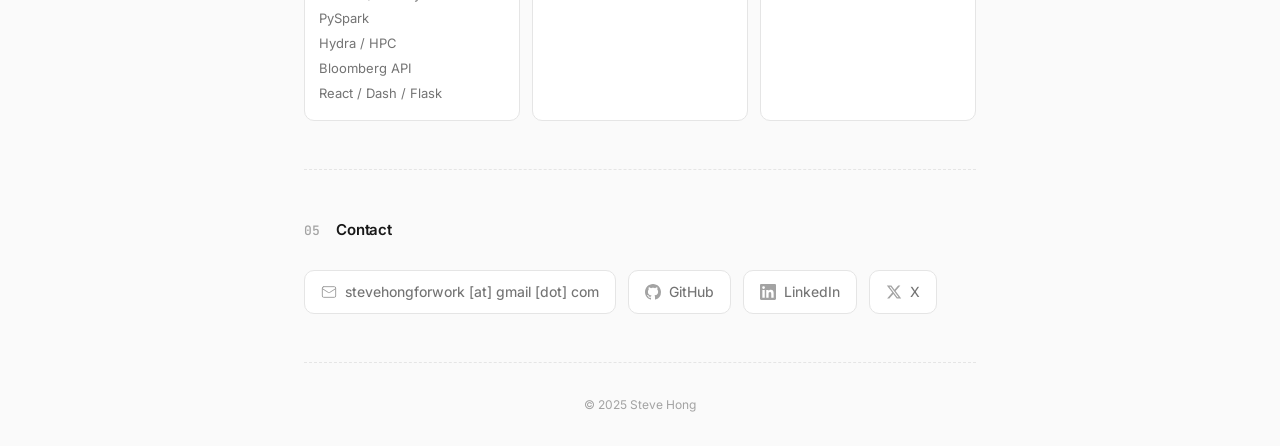
==== commit 69dbe29f: "Update profile picture Co-Authored-By: Claude Opus 4.6 (1M context) <noreply@anthropic.com>" ====
--- a/index.html
+++ b/index.html
@@ -63,7 +63,7 @@
           </a>
         </div>
       </div>
-      <img class="hero-photo" src="imgs/7BD5A4B3-FF48-4BE7-8097-AE6953C1ED6E.jpeg" alt="Steve Hong">
+      <img class="hero-photo" src="imgs/steve.png" alt="Steve Hong">
     </div>
   </section>
 
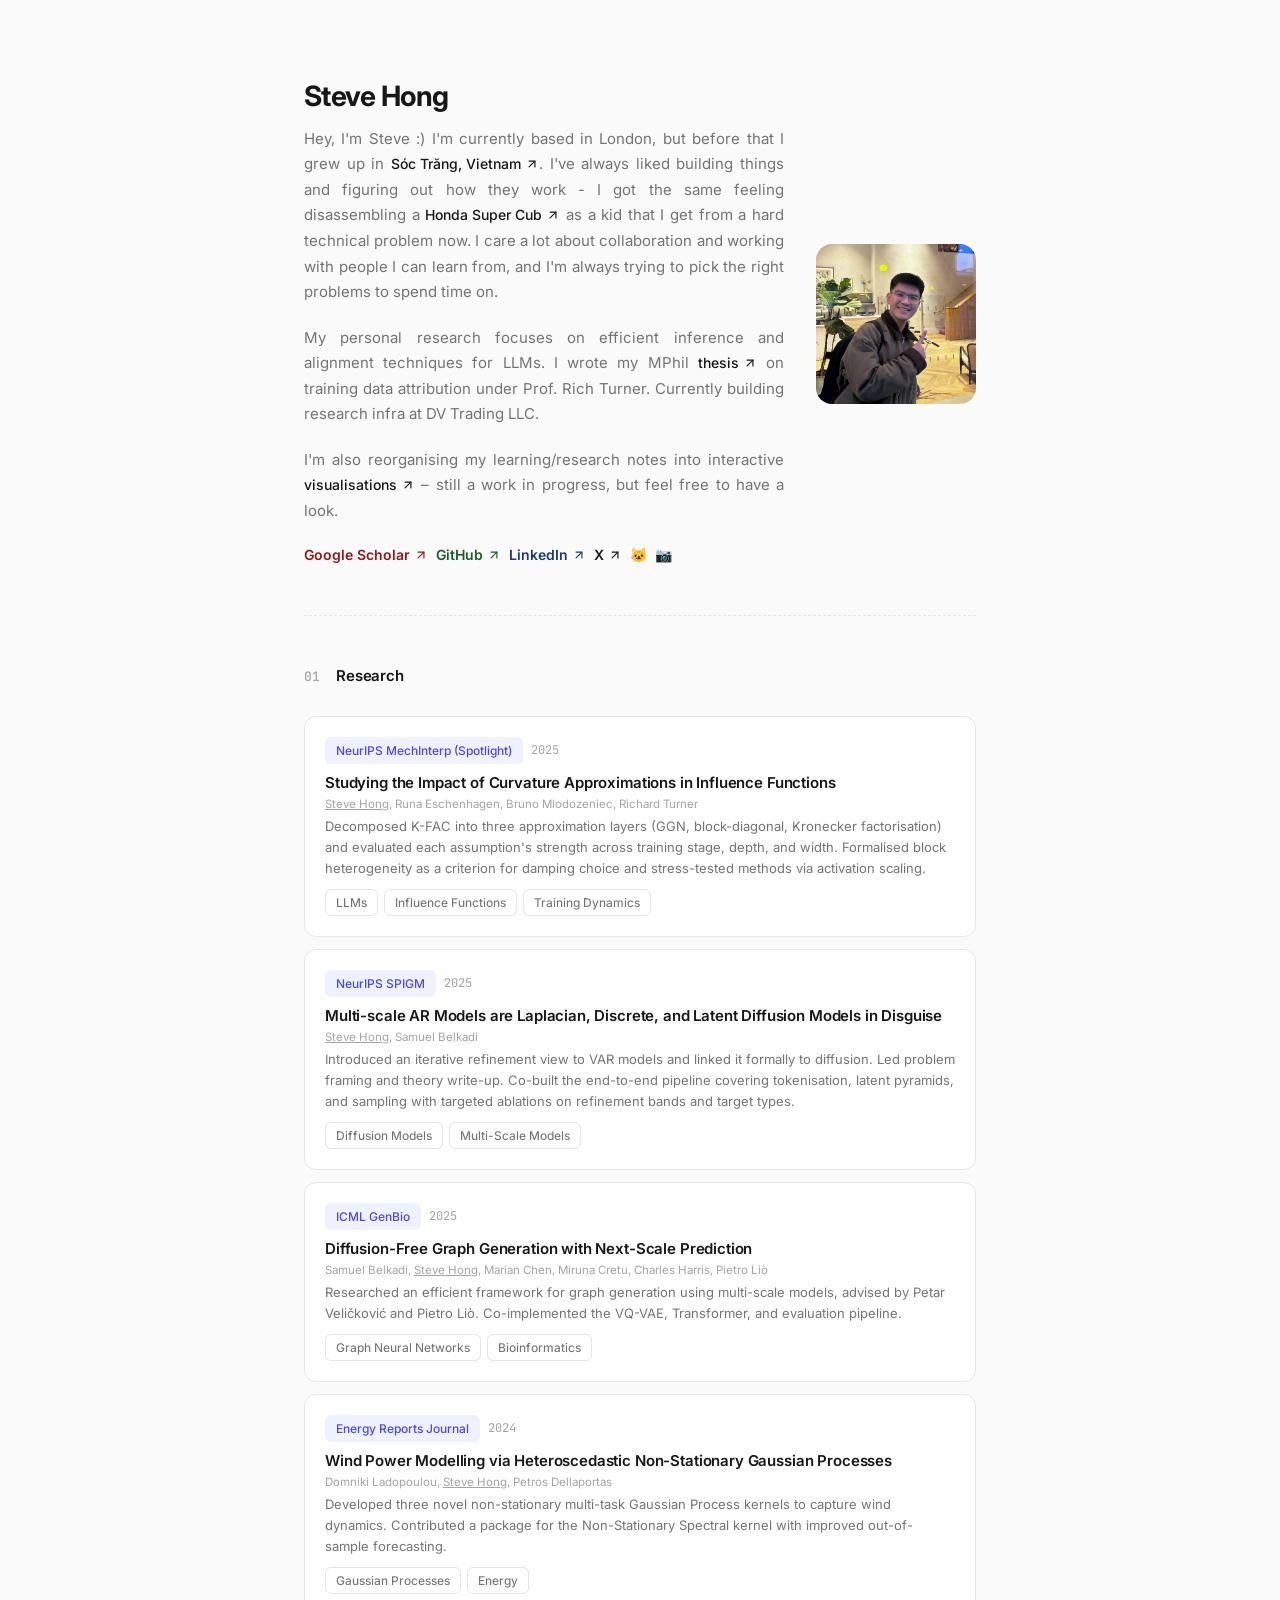
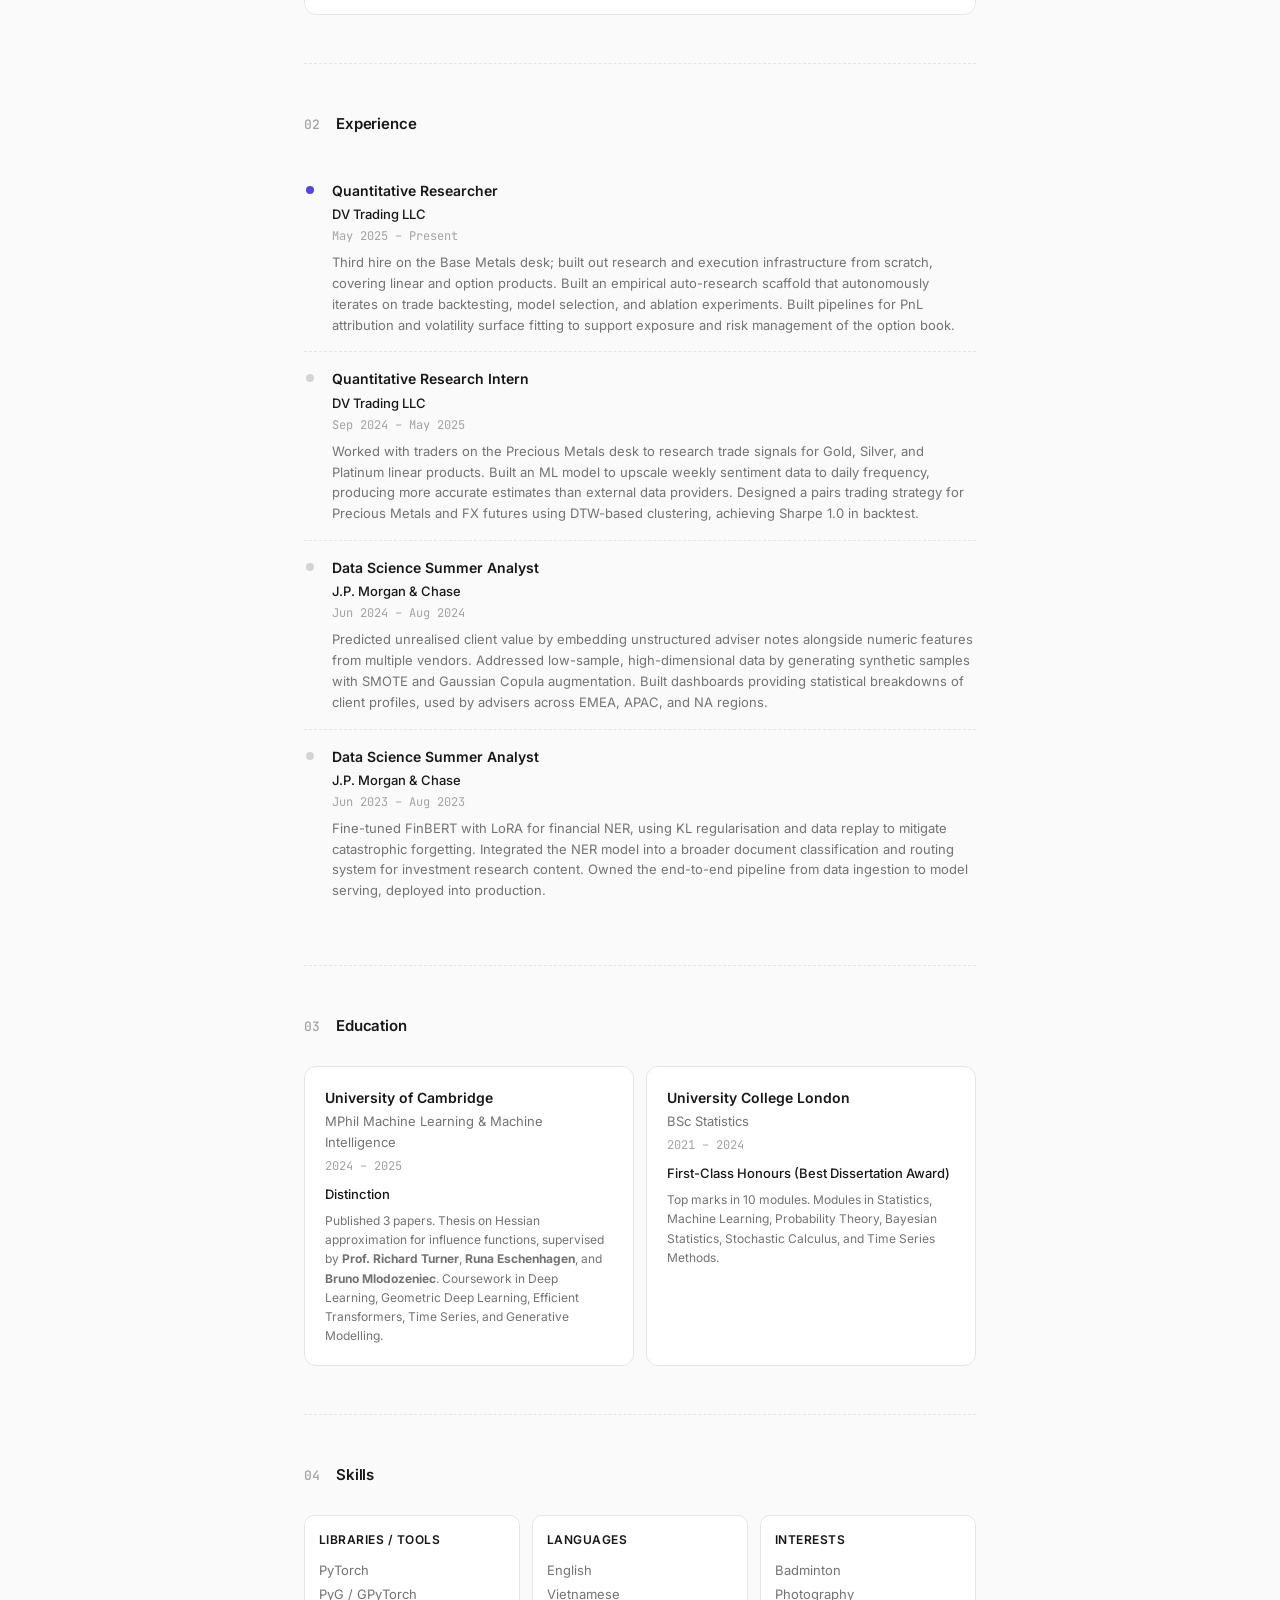
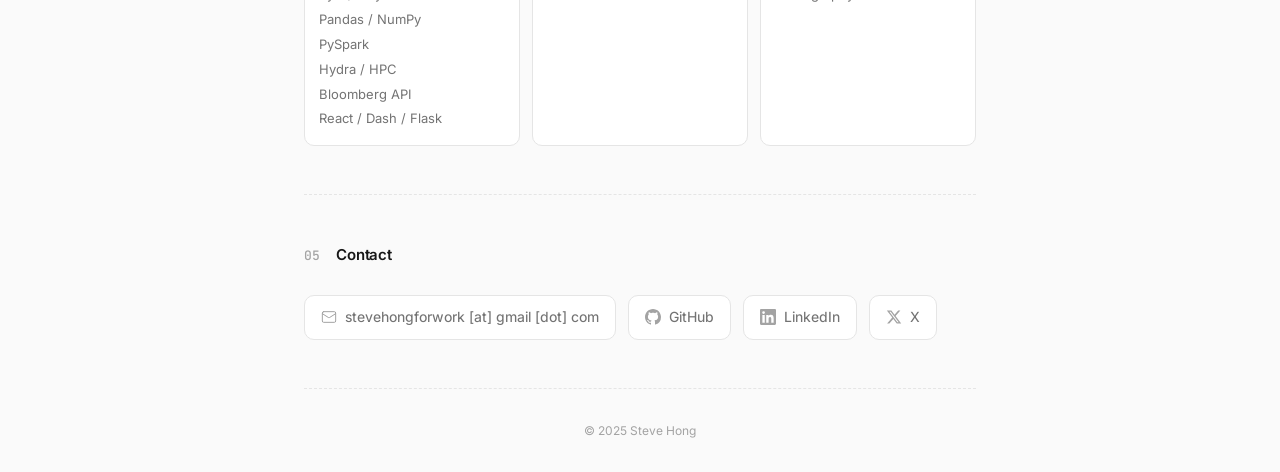
==== commit 45de5b0d: "Update bio location wording Co-Authored-By: Claude Opus 4.6 (1M context) <noreply@anthropic.com>" ====
--- a/index.html
+++ b/index.html
@@ -30,7 +30,7 @@
       <div class="hero-text">
         <h1>Steve Hong</h1>
         <p class="hero-bio">
-          Hey, I'm Steve :) I grew up in <a class="link link-subtle" href="https://www.nomadicnotes.com/notes-on-soc-trang/" target="_blank" rel="noopener noreferrer">S&#243;c Tr&#259;ng, Vietnam<svg viewBox="0 0 24 24" fill="none" stroke="currentColor" stroke-width="2" stroke-linecap="round" stroke-linejoin="round"><line x1="7" y1="17" x2="17" y2="7"/><polyline points="7 7 17 7 17 17"/></svg></a>, and I'm based in London. I've always liked building things and figuring out how they work - I got the same feeling disassembling a <a class="link link-subtle" href="https://saigoneer.com/saigon-technology/27144-honda-to-cease-production-of-super-cub-50cc,-vietnam-s-beloved-bike,-in-november" target="_blank" rel="noopener noreferrer">Honda Super Cub<svg viewBox="0 0 24 24" fill="none" stroke="currentColor" stroke-width="2" stroke-linecap="round" stroke-linejoin="round"><line x1="7" y1="17" x2="17" y2="7"/><polyline points="7 7 17 7 17 17"/></svg></a> as a kid that I get from a hard technical problem now. I care a lot about collaboration and working with people I can learn from, and I'm always trying to pick the right problems to spend time on.
+          Hey, I'm Steve :) I'm currently based in London, but before that I grew up in <a class="link link-subtle" href="https://www.nomadicnotes.com/notes-on-soc-trang/" target="_blank" rel="noopener noreferrer">S&#243;c Tr&#259;ng, Vietnam<svg viewBox="0 0 24 24" fill="none" stroke="currentColor" stroke-width="2" stroke-linecap="round" stroke-linejoin="round"><line x1="7" y1="17" x2="17" y2="7"/><polyline points="7 7 17 7 17 17"/></svg></a>. I've always liked building things and figuring out how they work - I got the same feeling disassembling a <a class="link link-subtle" href="https://saigoneer.com/saigon-technology/27144-honda-to-cease-production-of-super-cub-50cc,-vietnam-s-beloved-bike,-in-november" target="_blank" rel="noopener noreferrer">Honda Super Cub<svg viewBox="0 0 24 24" fill="none" stroke="currentColor" stroke-width="2" stroke-linecap="round" stroke-linejoin="round"><line x1="7" y1="17" x2="17" y2="7"/><polyline points="7 7 17 7 17 17"/></svg></a> as a kid that I get from a hard technical problem now. I care a lot about collaboration and working with people I can learn from, and I'm always trying to pick the right problems to spend time on.
         </p>
         <p class="hero-bio">
           My personal research focuses on efficient inference and alignment techniques for LLMs. I wrote my MPhil <a class="link link-subtle" href="assets/Hong_When_2025.pdf" target="_blank" rel="noopener noreferrer">thesis<svg viewBox="0 0 24 24" fill="none" stroke="currentColor" stroke-width="2" stroke-linecap="round" stroke-linejoin="round"><line x1="7" y1="17" x2="17" y2="7"/><polyline points="7 7 17 7 17 17"/></svg></a> on training data attribution under Prof. Rich Turner. Currently building research infra at DV Trading LLC.
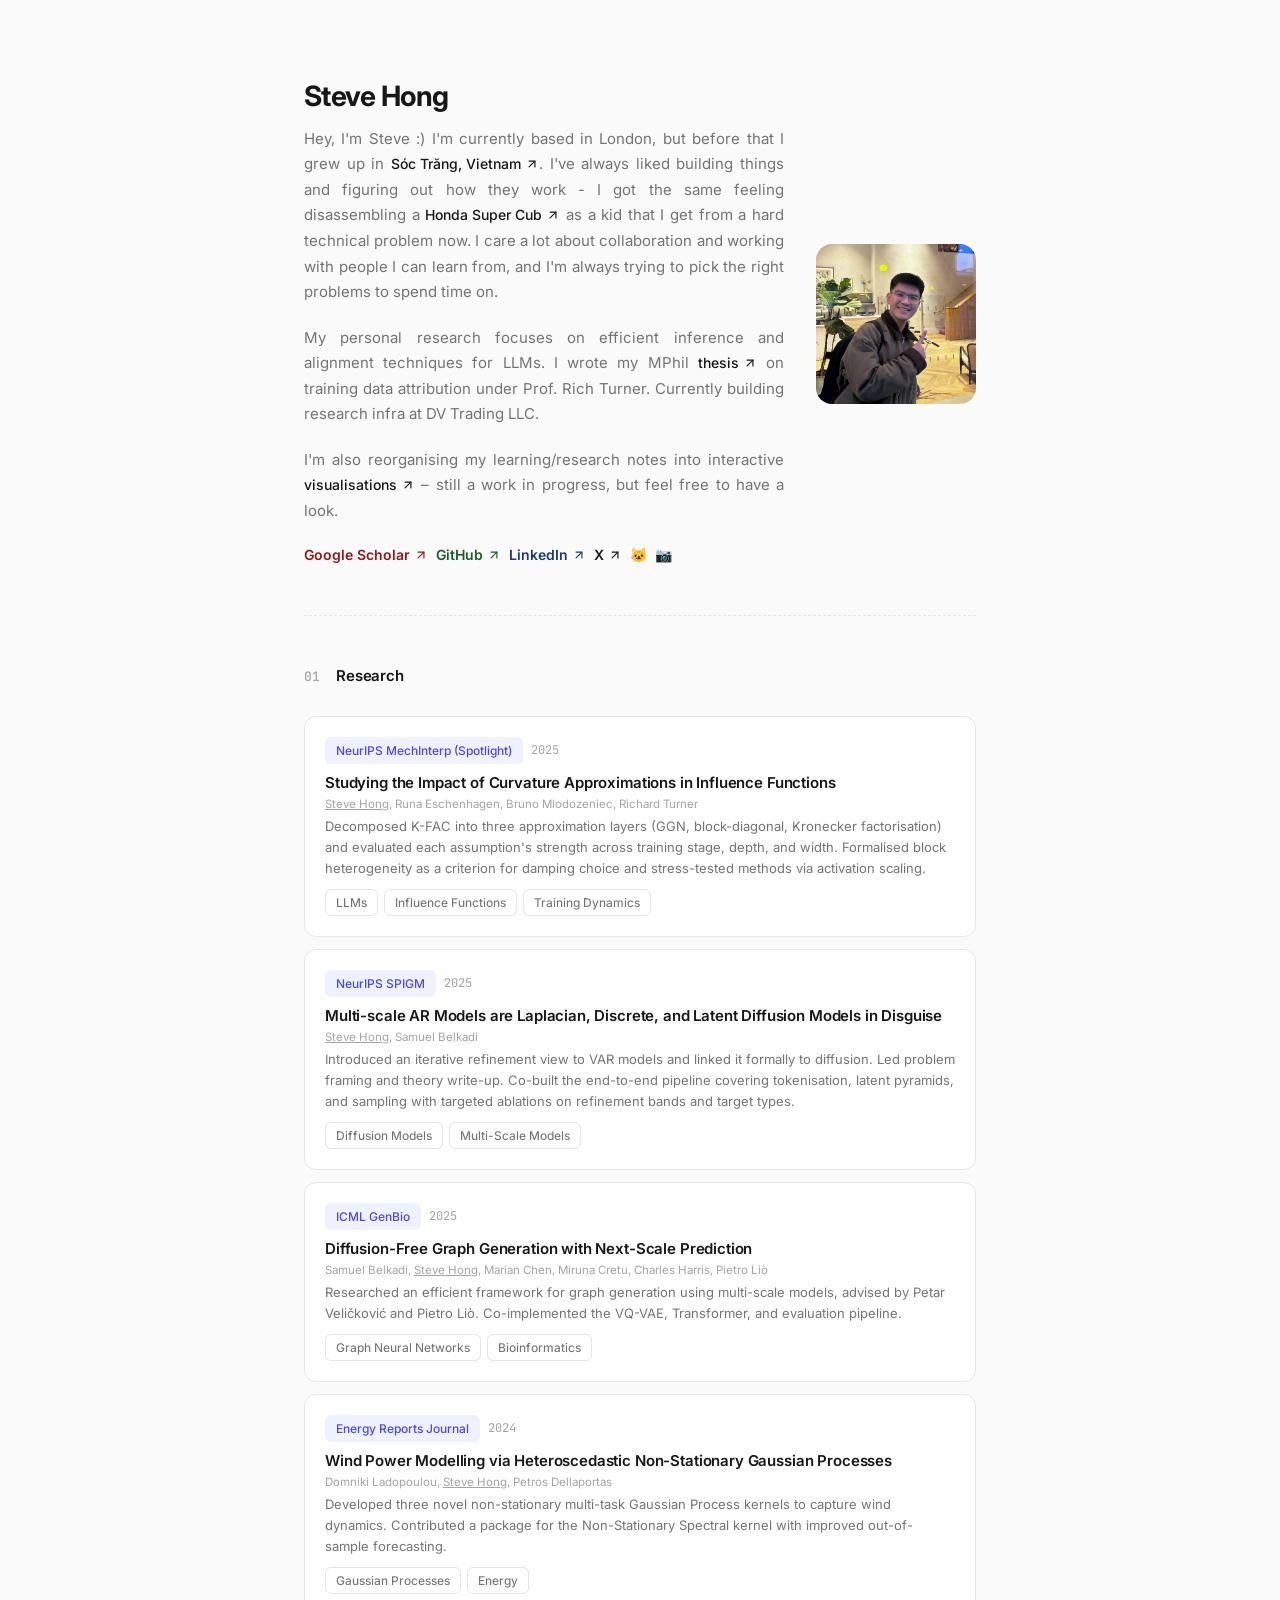
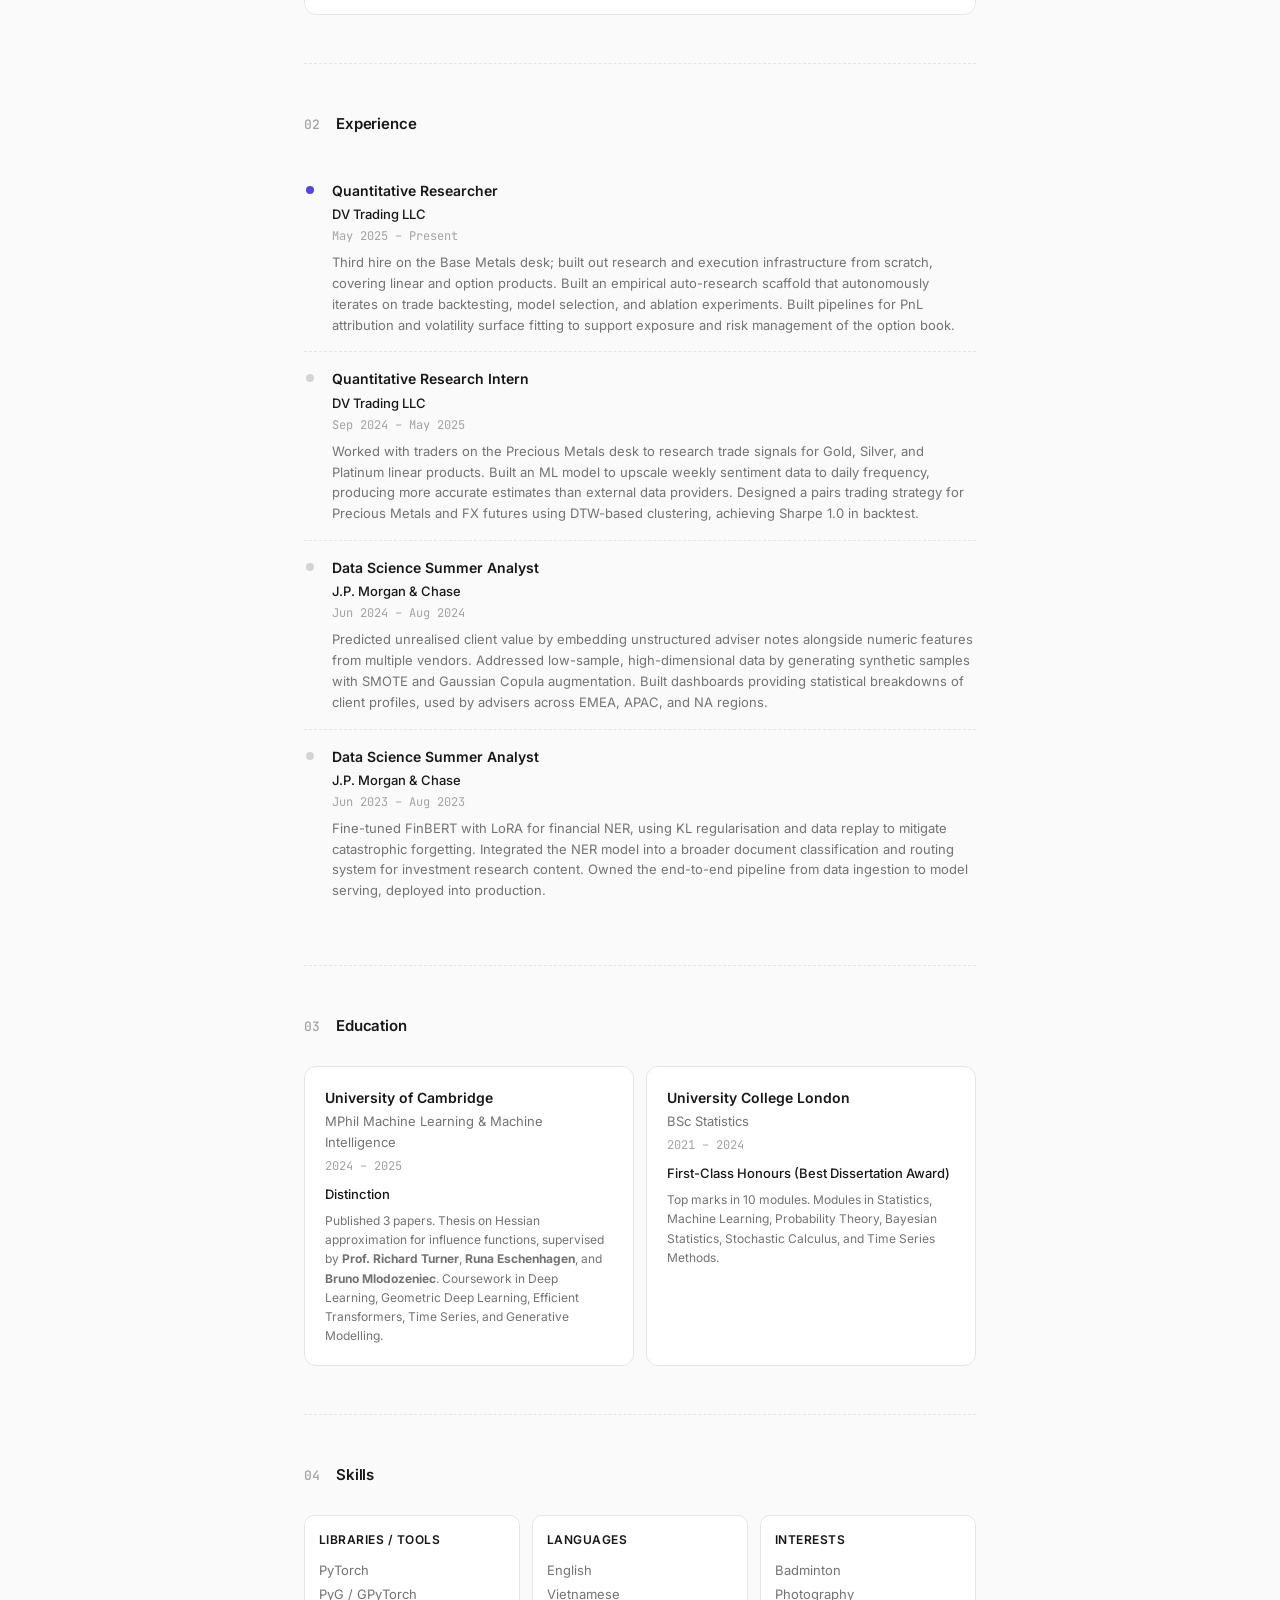
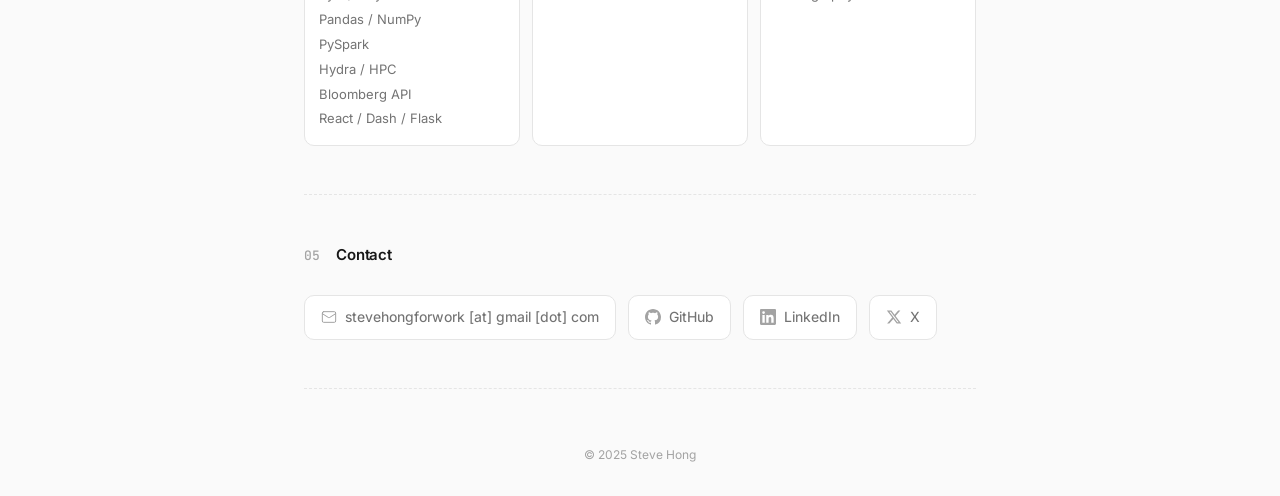
==== commit 0069dc07: "Add mapmyvisitors widget to footer Co-Authored-By: Claude Opus 4.7 (1M context) <noreply@anthropic.c" ====
--- a/index.html
+++ b/index.html
@@ -314,6 +314,9 @@
 
   <!-- ── Footer ───────────────────────────────────────── -->
   <footer class="footer">
+    <div class="visitor-map">
+      <script type="text/javascript" id="mapmyvisitors" src="//mapmyvisitors.com/map.js?d=wU8F4vEo3hlkoKN8_8YN83uFQnM7ecR_buuulDreD0w&cl=ffffff&w=a"></script>
+    </div>
     &copy; 2025 Steve Hong
   </footer>
 
--- a/css/styles.css
+++ b/css/styles.css
@@ -487,6 +487,16 @@
   color: var(--tertiary);
 }
 
+.visitor-map {
+  display: flex;
+  justify-content: center;
+  margin-bottom: 24px;
+}
+
+.visitor-map > * {
+  max-width: 100%;
+}
+
 /* ── Arrow icon for external links ───────────────────── */
 .arrow-icon {
   display: inline-block;
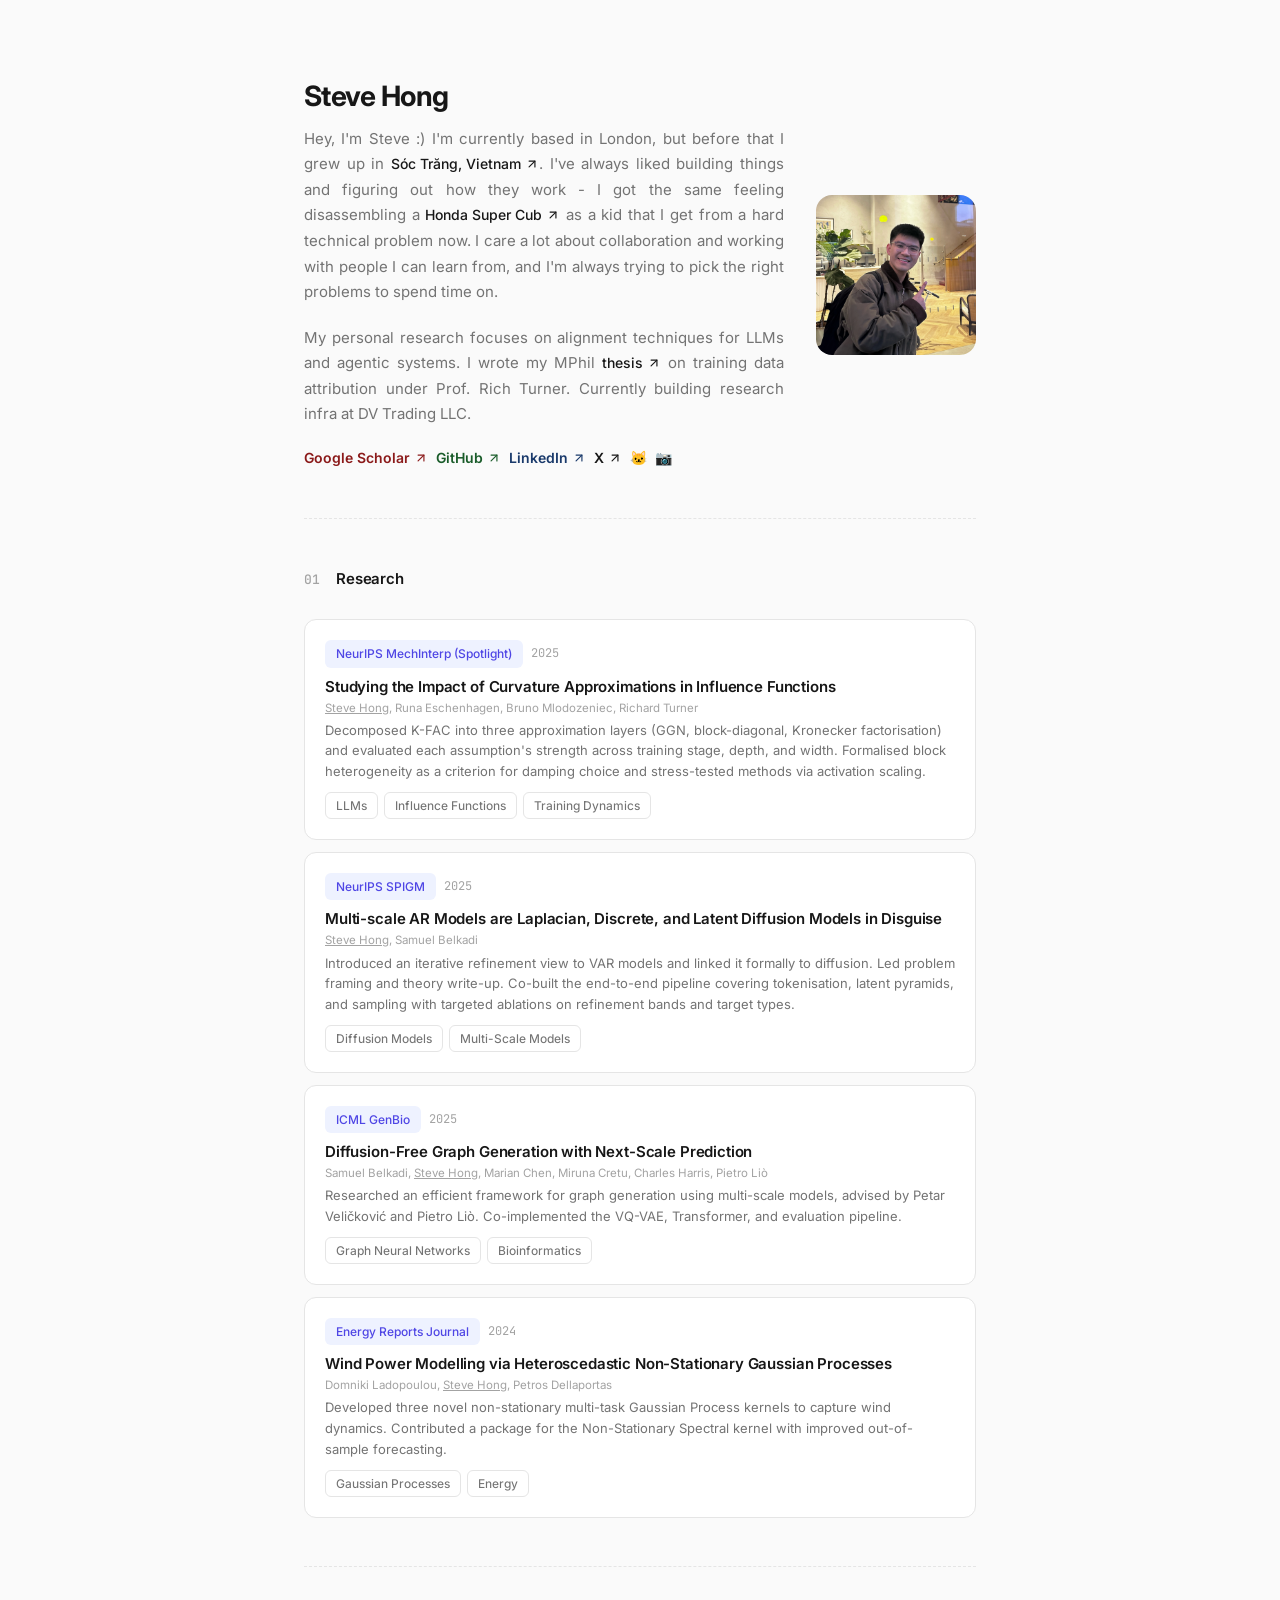
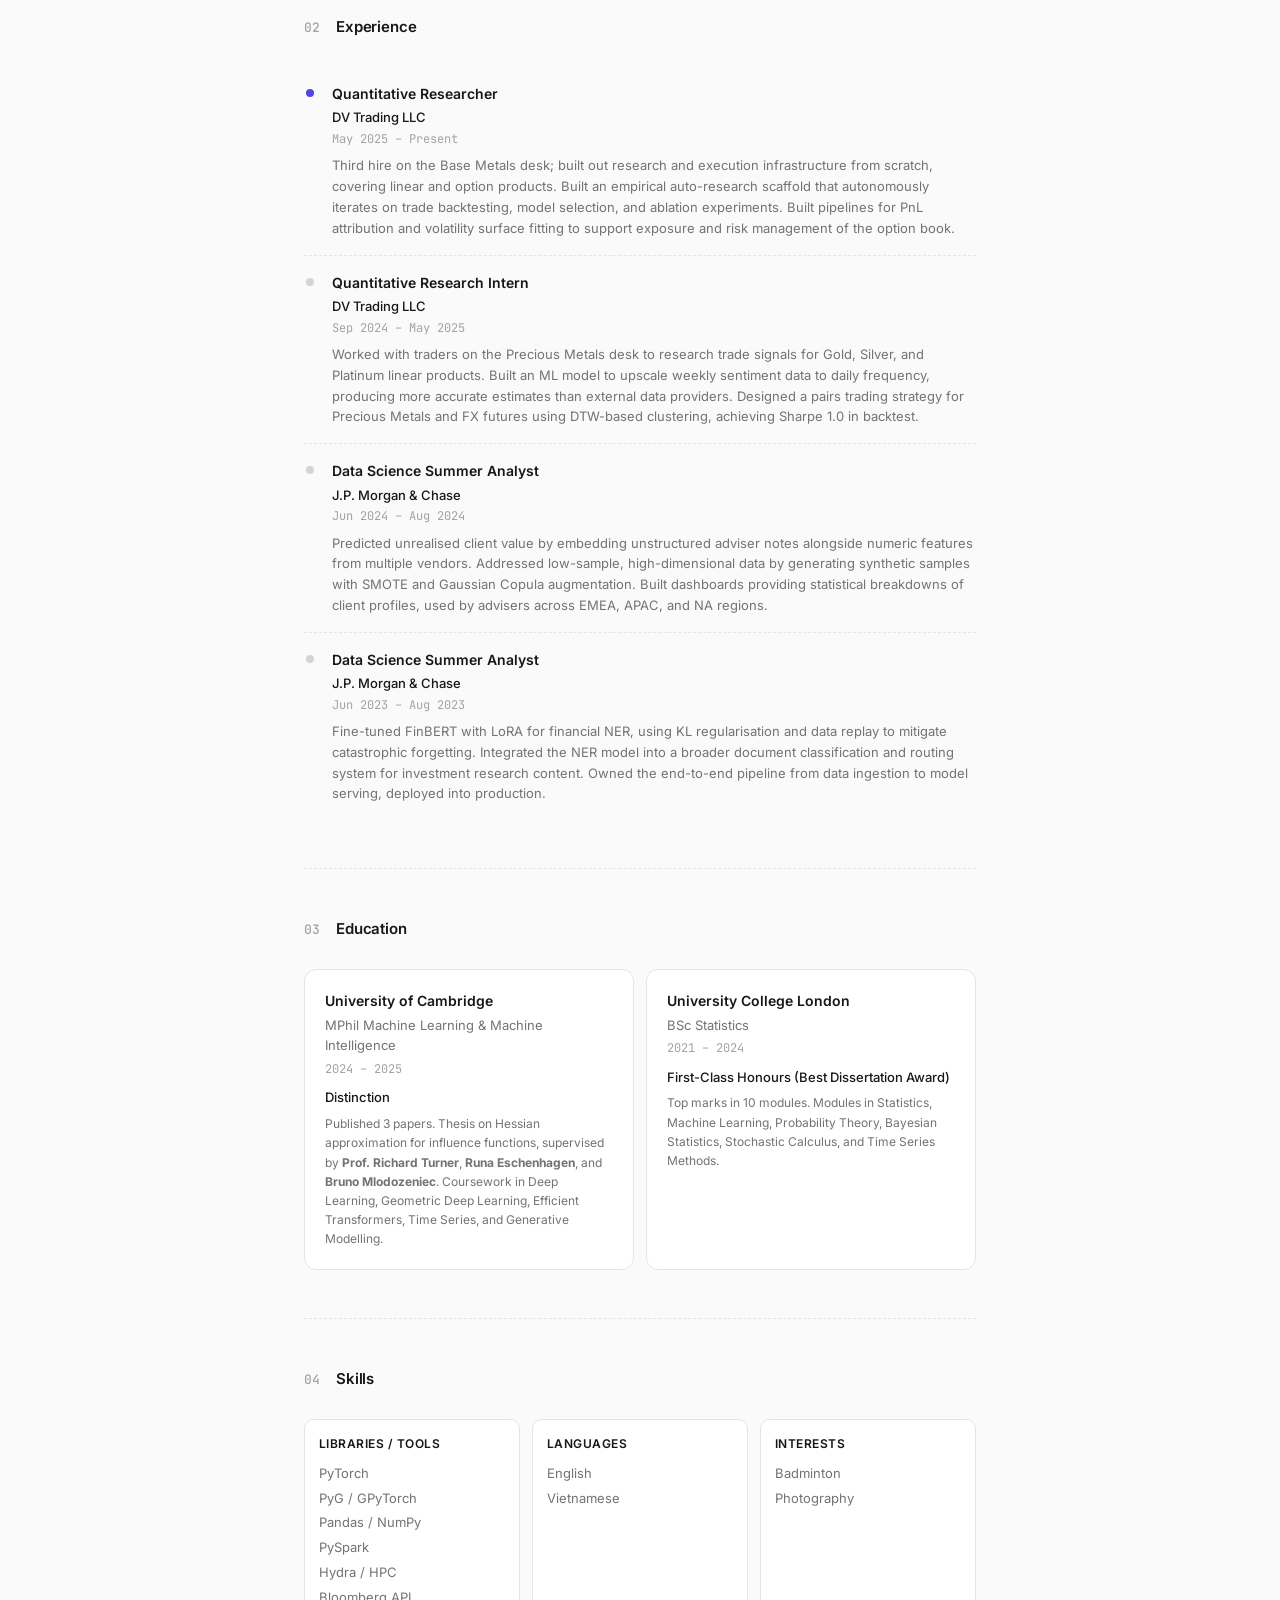
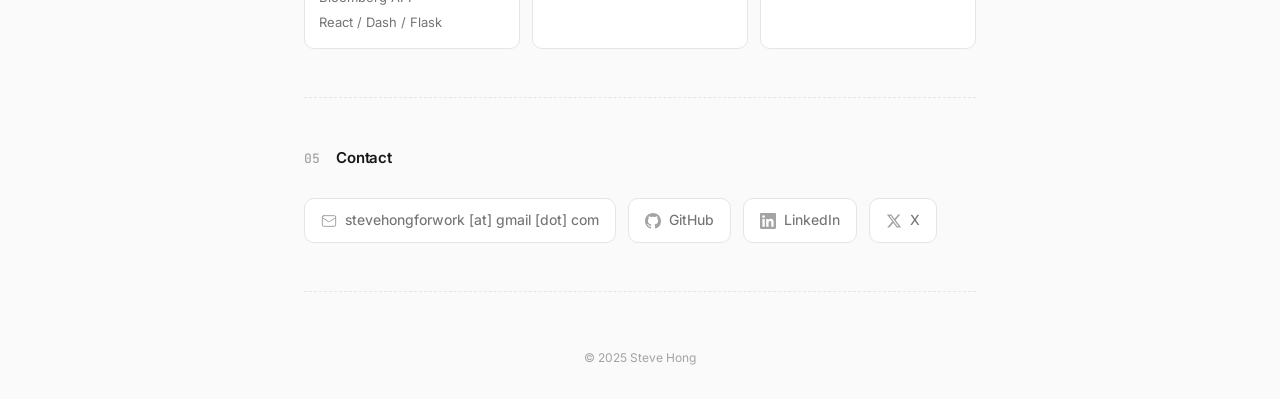
==== commit d87584e7: "Update bio: refocus research scope and remove viz notes paragraph Co-Authored-By: Claude Opus 4.7 (1" ====
--- a/index.html
+++ b/index.html
@@ -33,10 +33,7 @@
           Hey, I'm Steve :) I'm currently based in London, but before that I grew up in <a class="link link-subtle" href="https://www.nomadicnotes.com/notes-on-soc-trang/" target="_blank" rel="noopener noreferrer">S&#243;c Tr&#259;ng, Vietnam<svg viewBox="0 0 24 24" fill="none" stroke="currentColor" stroke-width="2" stroke-linecap="round" stroke-linejoin="round"><line x1="7" y1="17" x2="17" y2="7"/><polyline points="7 7 17 7 17 17"/></svg></a>. I've always liked building things and figuring out how they work - I got the same feeling disassembling a <a class="link link-subtle" href="https://saigoneer.com/saigon-technology/27144-honda-to-cease-production-of-super-cub-50cc,-vietnam-s-beloved-bike,-in-november" target="_blank" rel="noopener noreferrer">Honda Super Cub<svg viewBox="0 0 24 24" fill="none" stroke="currentColor" stroke-width="2" stroke-linecap="round" stroke-linejoin="round"><line x1="7" y1="17" x2="17" y2="7"/><polyline points="7 7 17 7 17 17"/></svg></a> as a kid that I get from a hard technical problem now. I care a lot about collaboration and working with people I can learn from, and I'm always trying to pick the right problems to spend time on.
         </p>
         <p class="hero-bio">
-          My personal research focuses on efficient inference and alignment techniques for LLMs. I wrote my MPhil <a class="link link-subtle" href="assets/Hong_When_2025.pdf" target="_blank" rel="noopener noreferrer">thesis<svg viewBox="0 0 24 24" fill="none" stroke="currentColor" stroke-width="2" stroke-linecap="round" stroke-linejoin="round"><line x1="7" y1="17" x2="17" y2="7"/><polyline points="7 7 17 7 17 17"/></svg></a> on training data attribution under Prof. Rich Turner. Currently building research infra at DV Trading LLC.
-        </p>
-        <p class="hero-bio">
-          I'm also reorganising my learning/research notes into interactive <a class="link link-subtle" href="viz/" target="_blank" rel="noopener noreferrer">visualisations<svg viewBox="0 0 24 24" fill="none" stroke="currentColor" stroke-width="2" stroke-linecap="round" stroke-linejoin="round"><line x1="7" y1="17" x2="17" y2="7"/><polyline points="7 7 17 7 17 17"/></svg></a> &ndash; still a work in progress, but feel free to have a look.
+          My personal research focuses on alignment techniques for LLMs and agentic systems. I wrote my MPhil <a class="link link-subtle" href="assets/Hong_When_2025.pdf" target="_blank" rel="noopener noreferrer">thesis<svg viewBox="0 0 24 24" fill="none" stroke="currentColor" stroke-width="2" stroke-linecap="round" stroke-linejoin="round"><line x1="7" y1="17" x2="17" y2="7"/><polyline points="7 7 17 7 17 17"/></svg></a> on training data attribution under Prof. Rich Turner. Currently building research infra at DV Trading LLC.
         </p>
         <div class="hero-links">
           <a class="link" style="color: #8B1A1A;" href="https://scholar.google.com/citations?user=5eHjRVUAAAAJ&hl=en" target="_blank" rel="noopener noreferrer">
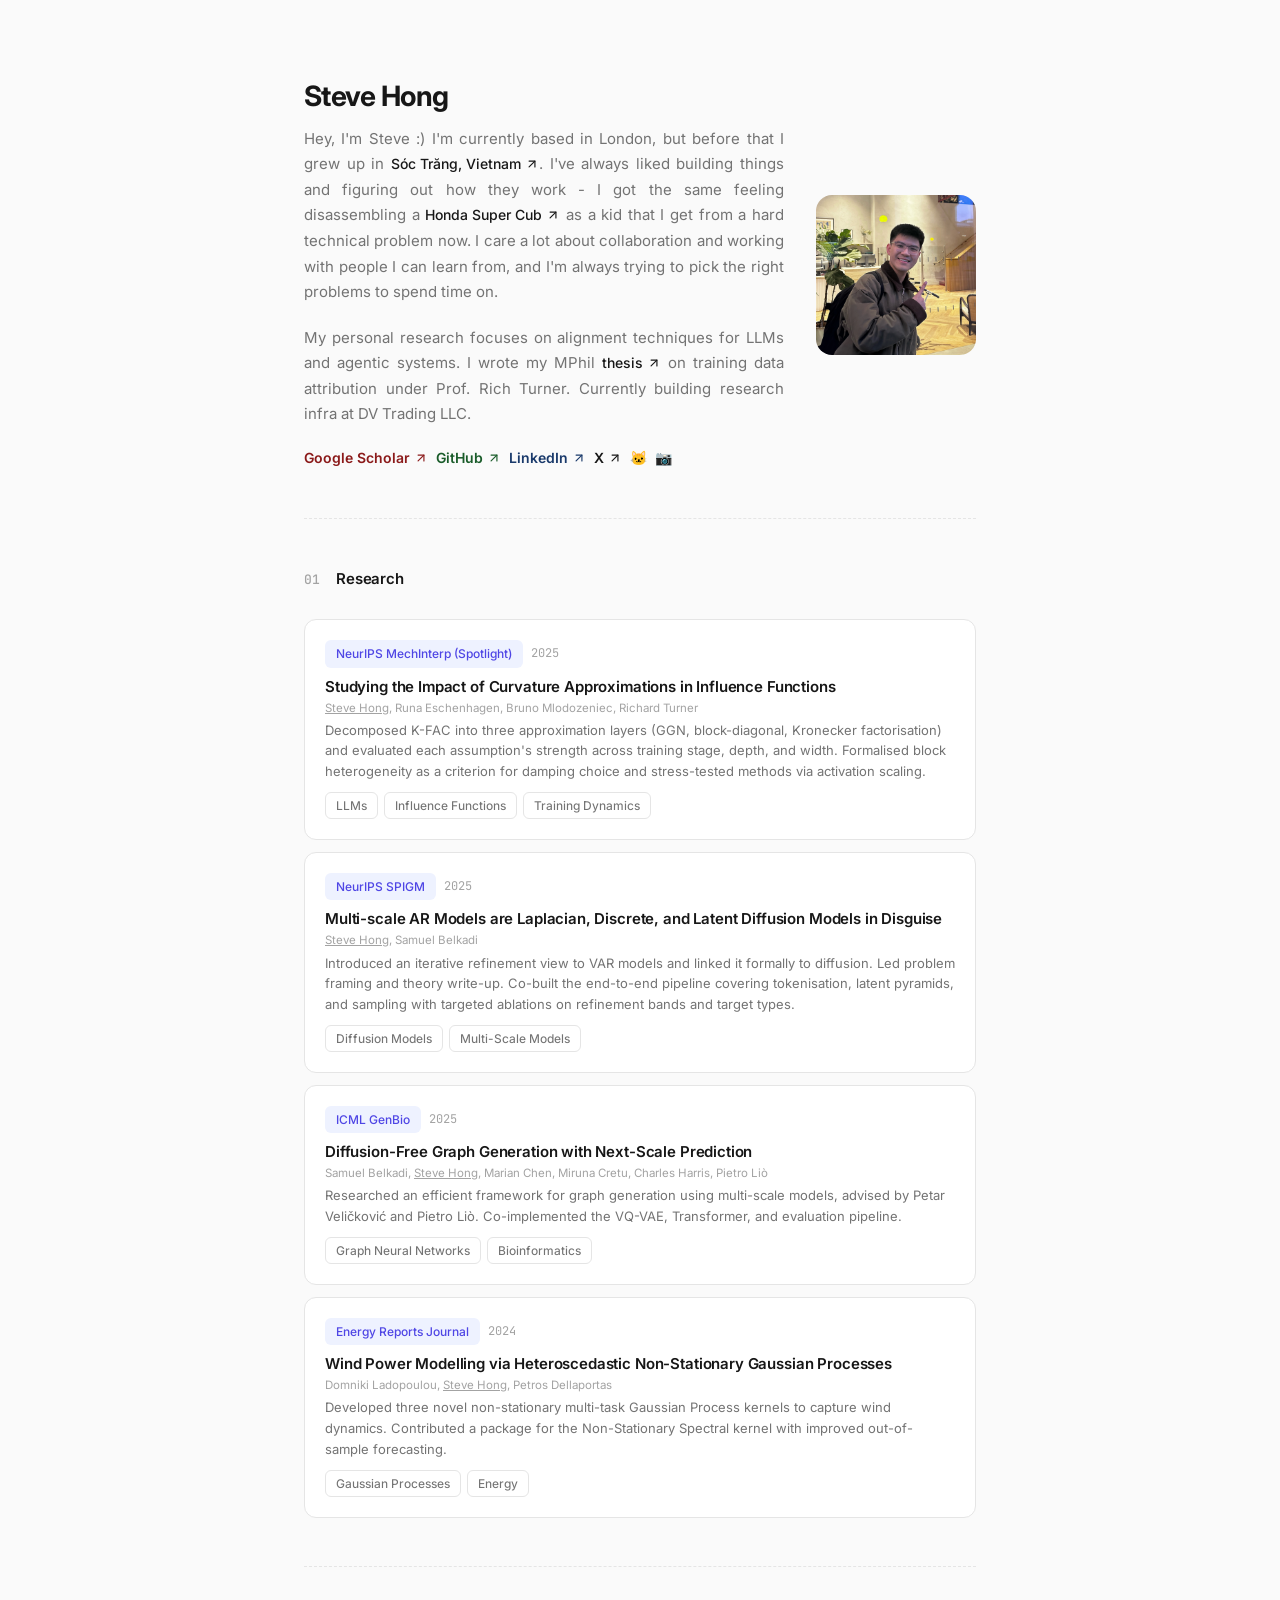
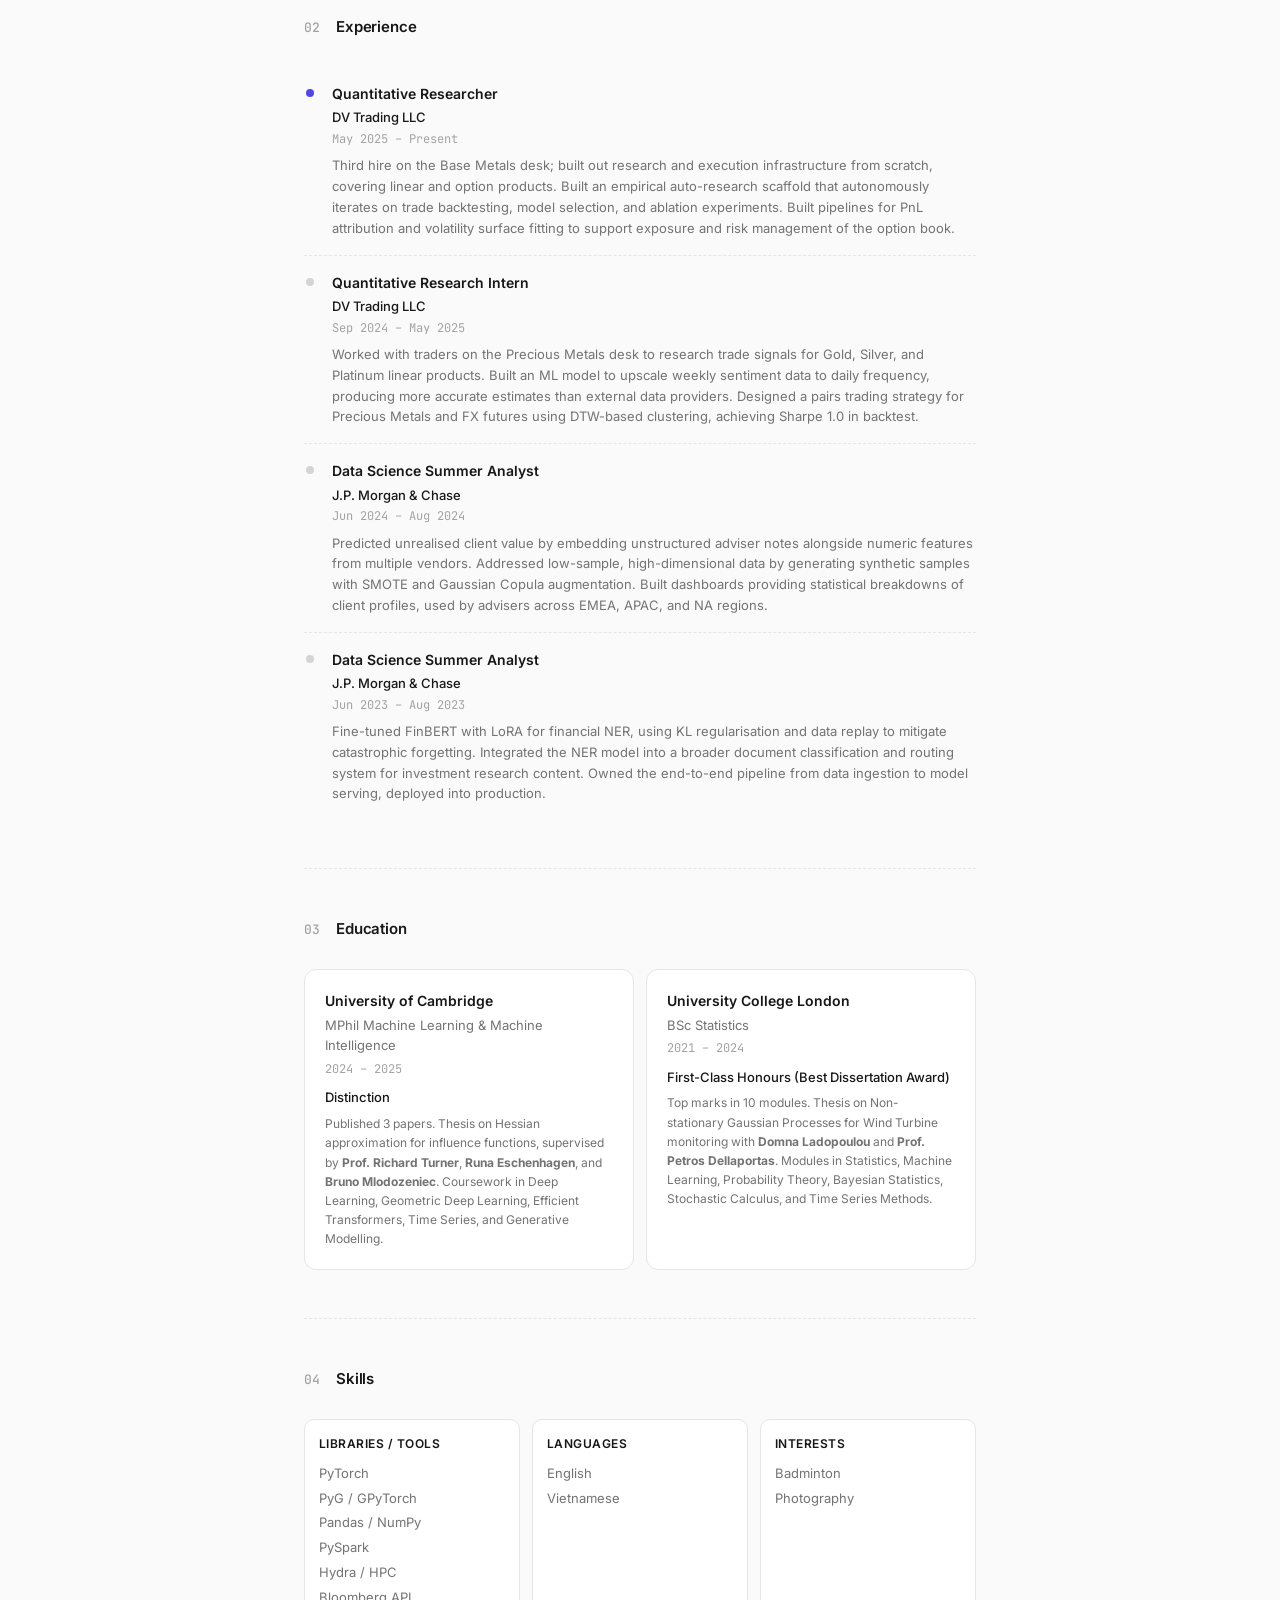
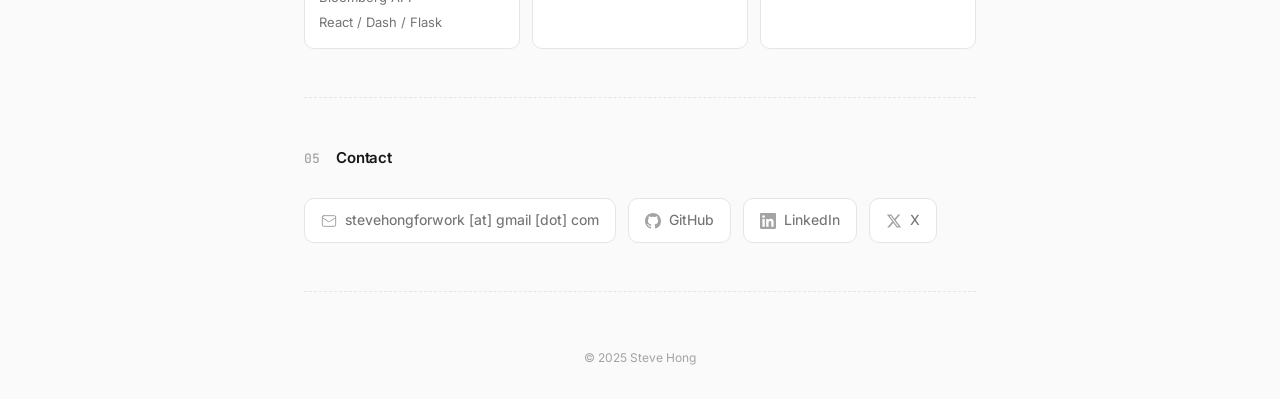
==== commit e5370999: "Add BSc thesis and supervisors to UCL education entry Co-Authored-By: Claude Opus 4.7 (1M context) <" ====
--- a/index.html
+++ b/index.html
@@ -238,7 +238,7 @@
         <div class="edu-date">2021 &ndash; 2024</div>
         <div class="edu-grade">First-Class Honours (Best Dissertation Award)</div>
         <div class="edu-details">
-          Top marks in 10 modules. Modules in Statistics, Machine Learning, Probability Theory, Bayesian Statistics, Stochastic Calculus, and Time Series Methods.
+          Top marks in 10 modules. Thesis on Non-stationary Gaussian Processes for Wind Turbine monitoring with <a href="https://scholar.google.com/citations?user=z_rCmy8AAAAJ&amp;hl=en" target="_blank" rel="noopener noreferrer"><strong>Domna Ladopoulou</strong></a> and <a href="https://scholar.google.com/citations?user=E0FmV8AAAAAJ&amp;hl=en" target="_blank" rel="noopener noreferrer"><strong>Prof. Petros Dellaportas</strong></a>. Modules in Statistics, Machine Learning, Probability Theory, Bayesian Statistics, Stochastic Calculus, and Time Series Methods.
         </div>
       </div>
 
@@ -313,6 +313,7 @@
   <footer class="footer">
     <div class="visitor-map">
       <script type="text/javascript" id="mapmyvisitors" src="//mapmyvisitors.com/map.js?d=wU8F4vEo3hlkoKN8_8YN83uFQnM7ecR_buuulDreD0w&cl=ffffff&w=a"></script>
+      <div class="visitor-map-shield" aria-hidden="true"></div>
     </div>
     &copy; 2025 Steve Hong
   </footer>
--- a/css/styles.css
+++ b/css/styles.css
@@ -491,10 +491,18 @@
   display: flex;
   justify-content: center;
   margin-bottom: 24px;
+  position: relative;
 }
 
 .visitor-map > * {
   max-width: 100%;
+}
+
+.visitor-map-shield {
+  position: absolute;
+  inset: 0;
+  background: transparent;
+  cursor: default;
 }
 
 /* ── Arrow icon for external links ───────────────────── */
